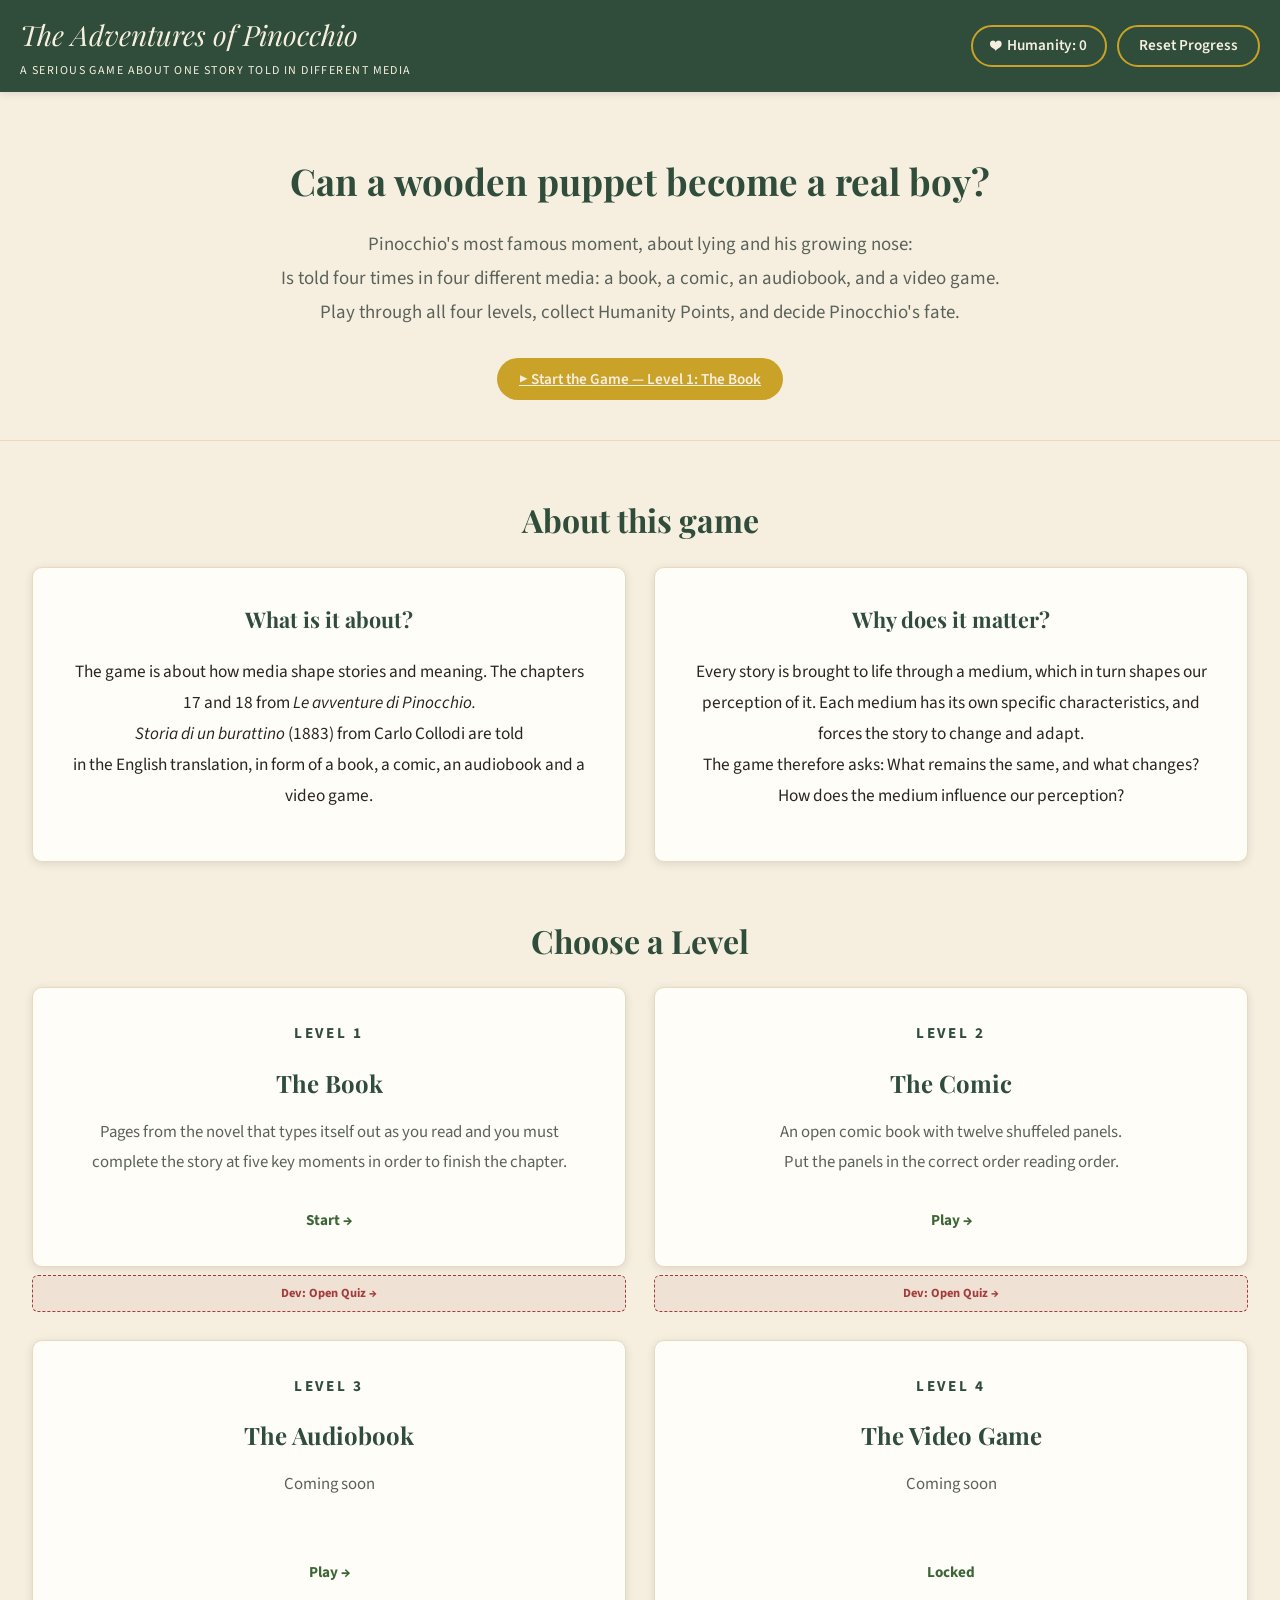
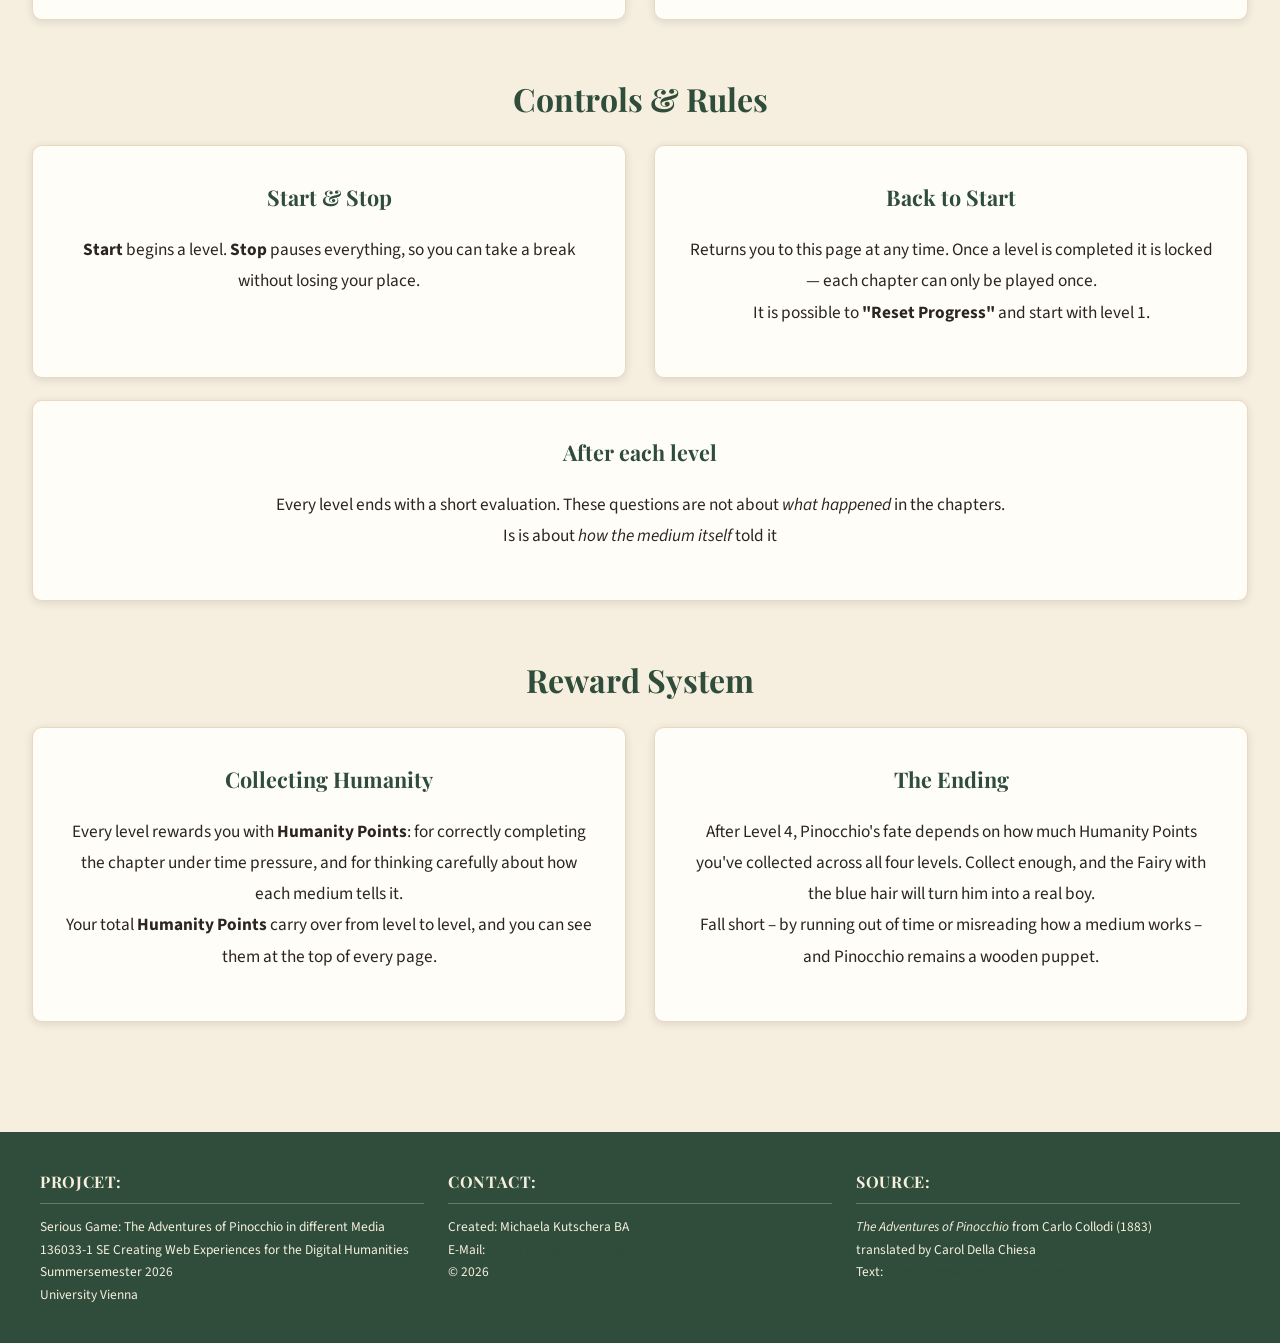
==== index.html @ a0f43fd1 "Creating Level 3 + audiofile." ====
<!DOCTYPE html>
<html lang="en">
<head>
  <meta charset="UTF-8" />
  <meta name="viewport" content="width=device-width, initial-scale=1.0" />
  <title>Pinocchio: One Story, Many Media</title>
  <link rel="preconnect" href="https://fonts.googleapis.com">
  <link href="https://fonts.googleapis.com/css2?family=Lora:ital,wght@0,400;0,600;1,400&family=Playfair+Display:ital,wght@0,700;1,700&family=Source+Sans+3:wght@400;600;700&display=swap" rel="stylesheet">
  <link rel="stylesheet" href="css/style.css" />
</head>
<body>

  <!-- ============ TOP BAR ============ -->
  <header class="top-bar">
    <p class="game-title">
      <em>The Adventures of Pinocchio</em>
      <small>A Serious Game about one Story told in different Media</small>
    </p>
    <div class="top-bar-controls">
      <span class="badge badge-gold"><span class="badge-icon">❤</span> <span id="humanityBadge">Humanity: 0</span></span>
      <button class="btn btn-danger" id="resetBtn" type="button">Reset Progress</button>
    </div>
  </header>

  <!-- ============ HERO ============ -->
  <section class="hero">
    <h1>Can a wooden puppet become a real boy?</h1>
    <p class="lead">
      Pinocchio's most famous moment, about lying and his growing nose: <br/>
      Is told four times in four different media: 
      a book, a comic, an audiobook, and a video game.<br/>
      Play through all four levels, collect Humanity Points, and decide Pinocchio's fate.
    </p>
    <div class="hero-actions">
      <a class="btn btn-primary" id="startGameBtn" href="html/level_1.html">▶ Start the Game — Level 1: The Book</a>
    </div>
  </section>

  <main class="page">

    <!-- ============ ABOUT ============ -->
    <section class="block">
      <h2>About this game</h2>
      <div class="two-col">
        <div class="card">
          <h3>What is it about?</h3>
          <p>
            The game is about how media shape stories and meaning.
            The chapters 17 and 18 from <em>Le avventure di Pinocchio.<br/>
            Storia di un burattino</em> (1883) from Carlo Collodi are told<br/>
            in the English translation, in form 
            of a book, a comic, an audiobook and a video game. 
          </p>
        </div>
        <div class="card">
          <h3>Why does it matter?</h3>
          <p>
            Every story is brought to life through a medium, which in turn shapes
            our perception of it. Each medium has its own specific characteristics,
            and forces the story to change and adapt.<br/>
            The game therefore asks: What remains the same, and what changes? How does the medium influence our perception? 
          </p>
        </div>
      </div>
    </section>

    <!-- ============ LEVEL OVERVIEW ============ -->
    <section class="block">
      <h2>Choose a Level</h2>
      <div class="level-grid level-grid-2x2" id="levelGrid">

        <div class="level-card-slot">
          <a class="level-card" id="levelCard1" href="html/level_1.html">
            <span class="level-tag">Level 1</span>
            <h3>The Book</h3>
            <p>Pages from the novel that types itself out as you read and you must<br/>
               complete the story at five key moments in order to finish the chapter.</p>
            <span class="level-status" id="levelStatus1">Start &rarr;</span>
          </a>
          <a class="dev-quiz-link hidden" id="devQuizLink1" href="html/level_1_quiz.html">Dev: Open Quiz &rarr;</a>
        </div>

        <div class="level-card-slot">
          <a class="level-card" id="levelCard2" href="html/level_2.html">
            <span class="level-tag">Level 2</span>
            <h3>The Comic</h3>
            <p>An open comic book with twelve shuffeled panels.<br/>
            Put the panels in the correct order reading order.</p>
            <span class="level-status" id="levelStatus2">Locked</span>
          </a>
          <a class="dev-quiz-link hidden" id="devQuizLink2" href="html/level_2_quiz.html">Dev: Open Quiz &rarr;</a>
        </div>

        <a class="level-card" id="levelCard3" href="html/level_3.html">
          <span class="level-tag">Level 3</span>
          <h3>The Audiobook</h3>
          <p>Coming soon</p>
          <span class="level-status" id="levelStatus3">Locked</span>
        </a>

        <a class="level-card" id="levelCard4" href="html/level_4.html">
          <span class="level-tag">Level 4</span>
          <h3>The Video Game</h3>
          <p>Coming soon</p>
          <span class="level-status" id="levelStatus4">Locked</span>
        </a>

      </div>
    </section>

    <!-- ============ CONTROLS ============ -->
    <section class="block">
      <h2>Controls &amp; Rules</h2>
      <div class="level-grid level-grid-2x2" id="levelGrid">
        <div class="card">
          <h3>Start &amp; Stop</h3>
          <p>
            <strong>Start</strong> begins a level.
            <strong>Stop</strong> pauses everything, so you can take a break without
            losing your place.
          </p>
        </div>
        <div class="card">
          <h3>Back to Start</h3>
          <p>
            Returns you to this page at any time. Once a level is completed it is
            locked &mdash; each chapter can only be played once.<br/>
            It is possible to <strong>"Reset Progress"</strong> and start with level 1.
          </p>
        </div>
      </div>
    </div>
      <div class="card card-full" style="margin-top: 22px;">
        <h3>After each level</h3>
        <p>
          Every level ends with a short evaluation. These questions
          are not about <em>what happened</em> in the chapters.<br/>
          Is is about <em>how the medium itself</em> told it</p>
      </div>
    </section>

    <!-- ============ HUMANITY/ENDING ============ -->
    <section class="block">
      <h2>Reward System</h2>
      <div class="two-col">
        <div class="card">
          <h3>Collecting Humanity</h3>
          <p>
            Every level rewards you with <strong>Humanity Points</strong>: for
            correctly completing the chapter under time pressure, and for thinking
            carefully about how each medium tells it.<br/>
            Your total <strong>Humanity Points</strong> carry over from level to level,
            and you can see them at the top of every page.
          </p>
        </div>
        <div class="card">
          <h3>The Ending</h3>
          <p>
            After Level 4, Pinocchio's fate depends on how much Humanity Points you've
            collected across all four levels. Collect enough, and the Fairy with the blue hair 
            will turn him into a real boy. <br/>
            Fall short – by running out  
            of time or misreading how a medium works
            – and Pinocchio remains a wooden puppet.
          </p>
        </div>
      </div>
    </section>
  </main>

  <!-- ============ FOOTER ============ -->
  <footer class="site-footer">
    <div class="footer-grid">
      <div class="footer-content">
        <h3>Projcet:</h3>
        <p>Serious Game: The Adventures of Pinocchio in different Media<br/>
        136033-1 SE Creating Web Experiences for the Digital Humanities<br/>
        Summersemester 2026<br/>
        University Vienna</p>
        </div>
        <div class="footer-content">
          <h3>Contact:</h3>
          <p> Created: Michaela Kutschera BA <br/>
              E-Mail: <a href="a11831654@unet.univie.ac.at">a11831654@unet.univie.ac.at</a><br>
              &copy; 2026</p>
        </div>
        <div class="footer-content">
          <h3>Source:</h3>
          <p><em>The Adventures of Pinocchio</em> from Carlo Collodi (1883)<br/>
            translated by Carol Della Chiesa <br/>  
            Text: <a href="https://www.gutenberg.org/files/500/500-h/500-h.htm#link2HCH0016">https://www.gutenberg.org/files/500/500-h/500-h.htm#link2HCH0016</a></p>
        </div>
      </div> 
    </div>
  </footer>

<!-- ============ JS. SCRIPT ============ -->
  <script src="js/script.js"></script>
  <script>
    renderHumanityBadge("humanityBadge");

    document.getElementById("resetBtn").addEventListener("click", () => {
      const ok = confirm("Reset all progress and Humanity points? This cannot be undone.");
      if (ok) {
        resetAllProgress();
        renderHumanityBadge("humanityBadge");
        updateLevelCards();
        updateHeroCTA();
      }
    });

    /* ---------------------------------------------------------
       Level lock/unlock state
       A level is:
       - "completed"  if its *Completed flag is true
       - "unlocked"   if it's not completed but the previous
                       level is completed.
       - "locked"     otherwise
       --------------------------------------------------------- */
    function updateLevelCards() {
      const completedFlags = [
        true, // Level 1 has no prerequisite -> always unlocked
        localStorage.getItem("pinocchio_level1Completed") === "true",
        localStorage.getItem("pinocchio_level2Completed") === "true",
        localStorage.getItem("pinocchio_level3Completed") === "true"
      ];
      const ownCompleted = [
        localStorage.getItem("pinocchio_level1Completed") === "true",
        localStorage.getItem("pinocchio_level2Completed") === "true",
        localStorage.getItem("pinocchio_level3Completed") === "true",
        localStorage.getItem("pinocchio_level4Completed") === "true"
      ];

      const BUILT_LEVELS = 3; // level 4 has no page yet, so dev mode can't unlock that one

      for (let i = 1; i <= 4; i++) {
        const card   = document.getElementById("levelCard" + i);
        const status = document.getElementById("levelStatus" + i);
        const prereqMet = completedFlags[i - 1] || (DEV_MODE && i <= BUILT_LEVELS);
        const isDone    = ownCompleted[i - 1];

        card.classList.remove("locked", "unlocked", "completed");

        if (isDone) {
          card.classList.add("completed");
          status.textContent = "Completed \u2713";
        } else if (prereqMet) {
          card.classList.add("unlocked");
          status.textContent = (i === 1 ? "Start" : "Play") + " \u2192";
        } else {
          card.classList.add("locked");
          status.textContent = "Locked";
          card.removeAttribute("href");
        }

        const devQuizLink = document.getElementById("devQuizLink" + i);
        if (devQuizLink) devQuizLink.classList.toggle("hidden", !DEV_MODE);
      }
    }

    /* ---------------------------------------------------------
       Dynamic hero call-to-action
       Points to the first level that is not yet completed
       (i.e. "continue where you left off"), or congratulates
       the player if all built levels are done.
       --------------------------------------------------------- */
    function updateHeroCTA() {
      const heroBtn = document.getElementById("startGameBtn");
      const levels = [
        { id: 1, completed: localStorage.getItem("pinocchio_level1Completed") === "true", href: "html/level_1.html", label: "Level 1: The Book" },
        { id: 2, completed: localStorage.getItem("pinocchio_level2Completed") === "true", href: "html/level_2.html", label: "Level 2: The Comic" },        
        { id: 3, completed: localStorage.getItem("pinocchio_level3.Completed") == "true", href: "html/level_3.html", label: "Level 3: The Audiobook" }
        /* Einfügen, wenn vorhanden!!!
        { id: 4, completed: localStorage.getItem("pinocchio_level4Completed") == "true", href:"html/level_4.html", label: "Level 4: The Video Game"}*/
      ];

      const next = levels.find(l => !l.completed);

      if (!next) {
        /* everything currently available has been completed */
        heroBtn.textContent = "\u25B6 Replay Level 1: The Book";
        heroBtn.href = "html/level_1.html";
        return;
      }

      const anyStarted = levels.some(l => l.completed);
      heroBtn.textContent = anyStarted
        ? `\u25B6 Continue \u2014 ${next.label}`
        : `\u25B6 Start the Game \u2014 ${next.label}`;
      heroBtn.href = next.href;
    }

    updateHeroCTA();
    updateLevelCards();
  </script>
</body>
</html>
---- css/style.css ----
/* =========================================================
   style.css
   Shared styles for the Pinocchio Serious Game
   (header, buttons, badges, layout, footer, index page sections)
   ========================================================= */

:root {
  /* -- Palette: forest green primary + gold accent. -- */
  --paper:            #f6efe0;   /* warm cream paper, neutral*/
  --paper-dark:       #ead9bd;
  --ink:              #2b2420;   /* warm near-black ink */
  --ink-soft:         #5b6259;   /* neutral taupe-green for secondary text */
  --forest:           #2f4d3a;   /* primary brand green (header, footer, headings, links) */
  --overlay-green:    #1f3d2b;   /* darker green scrim behind pause/finish/done overlays */
  --overlay-green-rgb: 31, 61, 43; /* same colour as --overlay-green, as r,g,b for rgba() use */
  --gold:             #c9a227;   /* buttons, badges, borders */
  --thread:           #2f4d3a;   /* small-caps label accent*/
  --success:          #3d6636;
  --error:            #a33d3d;

  /* -- Type -- */
  --font-display: 'Playfair Display', Georgia, serif;
  --font-body:    'Source Sans 3', 'Segoe UI', Arial, sans-serif;
  --font-book:    'Lora', Georgia, 'Times New Roman', serif;

  --radius: 10px;
  --shadow: 0 6px 18px rgba(44, 36, 32, 0.18);
  --shadow-soft: 0 2px 8px rgba(44, 36, 32, 0.12);

  /* -- Shared size for every header control (buttons, badge, speed pills) -- */
  --control-height: 42px;
}

* { box-sizing: border-box; }

html, body {
  margin: 0;
  padding: 0;
  font-family: var(--font-body);
  background: var(--paper);
  color: var(--ink);
  line-height: 1.8;
}

img { max-width: 100%; display: block; }

a { color: var(--forest); }

h1, h2, h3, h4 {
  font-family: var(--font-display);
  color: var(--forest);
  margin-top: 0;
}

/* =========================================================
   Header / top bar (used on every page)
   ========================================================= */

.top-bar {
  position: sticky;
  top: 0;
  z-index: 50;
  display: flex;
  align-items: center;
  justify-content: space-between;
  gap: 12px;
  flex-wrap: wrap;
  background: var(--forest);
  padding: 10px 20px;
  box-shadow: var(--shadow-soft);
}

.top-bar .game-title {
  font-family: var(--font-display);
  font-size: 1.75rem;
  color: var(--paper);
  margin: 0;
  white-space: nowrap;
}

.top-bar .game-title small {
  display: block;
  font-family: var(--font-body);
  font-size: 0.75rem;
  font-weight: 400;
  letter-spacing: 0.12em;
  text-transform: uppercase;
  color: var(--paper);
}

.top-bar-controls {
  display: flex;
  align-items: center;
  gap: 10px;
  flex-wrap: wrap;
}

/* =========================================================
   Buttons
   ========================================================= */

.btn {
  font-family: var(--font-body);
  font-size: 0.95rem;
  font-weight: 600;
  height: var(--control-height);
  padding: 0 20px;
  border-radius: 999px;
  border: 2px solid transparent;
  cursor: pointer;
  transition: transform 0.08s ease, background 0.15s ease, color 0.15s ease;
  display: inline-flex;
  align-items: center;
  justify-content: center;
  gap: 6px;
  line-height: 1;
  box-sizing: border-box;
}

.btn:active { transform: scale(0.97); }

.btn-primary {
  background: var(--gold);
  color: var(--paper);
}
.btn-primary:hover { background: #e0b34a; }

.btn-secondary {
  background: transparent;
  color: var(--paper);
  border-color: var(--paper);
}
.btn-secondary:hover { background: rgba(246, 239, 226, 0.15); }

.btn-light {
  background: var(--paper);
  color: var(--forest);
  border-color: var(--forest);
}
.btn-light:hover { background: var(--paper-dark); }

.btn-danger {
  background: transparent;
  color: var(--paper);
  border-color: var(--gold);
}
.btn-danger:hover { background: rgba(178, 59, 59, 0.1); }

.btn:disabled,
.btn[aria-disabled="true"] {
  opacity: 0.45;
  cursor: not-allowed;
  pointer-events: none;
}

/* =========================================================
   Status badges (Humanity Points)
   ========================================================= */

.badge {
  display: inline-flex;
  align-items: center;
  justify-content: center;
  gap: 6px;
  font-size: 0.95rem;
  font-weight: 600;
  height: var(--control-height);
  padding: 0 18px;
  border-radius: 999px;
  border: 2px solid transparent;
  white-space: nowrap;
  box-sizing: border-box;
}

.badge-gold {
  border-color: var(--gold);
  color: var(--paper);
}

.badge-icon { font-size: 1rem; }

/* =========================================================
   Overlays (shared across all levels & quizzes: start/pause/
   finish/done screens)
   ========================================================= */

.overlay {
  position: fixed; inset: 0;
  background: rgba(var(--overlay-green-rgb), .88);
  display: flex; align-items: center; justify-content: center;
  z-index: 200; padding: 24px; text-align: center;
}
.overlay.hidden { display: none; }
.overlay-box { max-width: 460px; color: var(--paper); }
.overlay-box h2 { color: var(--paper); font-size: 1.8rem; margin-bottom: 10px; }
.overlay-box p  { color: #dde8d8; margin-bottom: 22px; font-size: .97rem; }

/* =========================================================
   Page wrapper / generic sections
   ========================================================= */

.page {
  max-width: 1400px;
  margin: 0 auto;
  padding: 0 32px 60px;
  text-align: center;
}

/* Shared page wrapper for level screens that don't need a book/comic
   layout of their own (currently Level 3's audio stage) — keeps the
   same breathing room below the top bar and above the footer as
   .book-stage (level1.css) / .comic-stage (level2.css). */
.level-stage {
  max-width: 1400px;
  margin: 0 auto;
  padding: 28px 16px 80px;
}

.hero {
  text-align: center;
  padding: 56px 20px 40px;
  border-bottom: 1px solid var(--paper-dark);
  position: relative;
}

.hero .eyebrow {
  font-family: var(--font-body);
  letter-spacing: 0.22em;
  text-transform: uppercase;
  font-size: 0.78rem;
  color: var(--thread);
  font-weight: 700;
  margin-bottom: 10px;
}

.hero h1 {
  font-size: clamp(1.7rem, 3.2vw, 2.3rem);
  margin: 0 0 14px;
}

.hero p.lead {
  max-width: 760px;
  margin: 0 auto 28px;
  font-size: 1.18rem;
  color: var(--ink-soft);
}

.hero-actions {
  display: flex;
  justify-content: center;
  gap: 14px;
  flex-wrap: wrap;
}

section.block {
  margin: 50px 0;
}

section.block h2 {
  font-size: clamp(1.5rem, 3vw, 2rem);
  margin-bottom: 18px;
  color: var(--forest);
}

.two-col {
  display: grid;
  grid-template-columns: repeat(auto-fit, minmax(340px, 1fr));
  gap: 28px;
}

.card-full {
  width: 100%;
}

.card {
  background: #fffdf8;
  border: 1px solid var(--paper-dark);
  border-radius: var(--radius);
  padding: 32px;
  box-shadow: var(--shadow-soft);
  font-size: 1.08rem;
}

.card h3 {
  font-size: 1.35rem;
  margin-bottom: 10px;
}

/* =========================================================
   Level grid (index page)
   ========================================================= */

.level-grid {
  display: grid;
  grid-template-columns: repeat(auto-fit, minmax(280px, 1fr));
  gap: 28px;
}

/* 2 rows for the 4 level cards, */
.level-grid-2x2 {
  grid-template-columns: repeat(2, 1fr);
}

@media (max-width: 560px) {
  .level-grid-2x2 {
    grid-template-columns: 1fr;
  }
}

/* ---------------------------------------------------------
   Dev-mode "jump straight to the quiz" link, shown under a
   level card only while DEV_MODE is true in script.js.
   --------------------------------------------------------- */
.level-card-slot {
  display: flex;
  flex-direction: column;
}

.dev-quiz-link {
  margin-top: 8px;
  padding: 6px 10px;
  border: 1px dashed var(--error);
  border-radius: 6px;
  background: rgba(163, 61, 61, 0.08);
  color: var(--error);
  font-size: 0.78rem;
  font-weight: 700;
  text-align: center;
  text-decoration: none;
}
.dev-quiz-link:hover { background: rgba(163, 61, 61, 0.16); }
.dev-quiz-link.hidden { display: none; }

.level-card {
  position: relative;
  border-radius: var(--radius);
  padding: 32px;
  background: #fffdf8;
  border: 1px solid var(--paper-dark);
  box-shadow: var(--shadow-soft);
  display: flex;
  flex-direction: column;
  gap: 12px;
  min-height: 280px;
  transition: transform 0.15s ease, box-shadow 0.15s ease;
  text-decoration: none;
  color: inherit;
  cursor: pointer;
}

.level-card p {
  font-size: 1.05rem;
  color: var(--ink-soft);
  margin: 0;
  flex-grow: 1;
}

.level-card .level-tag {
  font-size: 0.95rem;
  font-weight: 700;
  letter-spacing: 0.18em;
  text-transform: uppercase;
  color: var(--thread);
}

.level-card h3 {
  font-size: 1.5rem;
  margin: 2px 0 0;
}

.level-card .level-status {
  margin-top: auto;
  font-size: 0.95rem;
  font-weight: 700;
  color: var(--success);
}

/* =========================================================
   Footer
   ========================================================= */
.site-footer {
  background: var(--forest);
  color: var(--paper);
  padding: 36px 40px;
  margin-top: auto;
  box-sizing: border-box;
}
 
.site-footer .footer-grid {
  display: flex;
  flex-wrap: wrap;
  justify-content: space-between;
  gap: 1.5rem;
  max-width: 1200px;
  margin: 0 auto;
}

.site-footer .footer-content {
  flex: 1 1 30%;
  min-width: 200px;
}
 
.site-footer h3 {
  font-family: var(--font-display);
  font-size: 1rem;
  color: var(--paper);
  margin: 0 0 12px;
  letter-spacing: 0.04em;
  text-transform: uppercase;
  border-bottom: 1px solid rgba(255,255,255,0.25);
  padding-bottom: 6px;
}
 
.site-footer p,
.site-footer a {
  font-size: 0.84rem;
  color: --pa;
  line-height: 1.7;
  margin: 0;
}
 
.site-footer a:hover {
  color: #fff;
  text-decoration: underline;
}
 
@media (max-width: 600px) {
  .site-footer .footer-grid {
    flex-direction: column;
    gap: 24px;
  }
  .site-footer .footer-content {
    flex: 1 1 100%;
  }
  .site-footer {
    padding: 28px 20px;
  }
}

/* =========================================================
   Decision boxes — inline choice UI shared by levels that ask
   the player to pick between a few options (e.g. Level 1's
   sentence blanks, Level 3's word checkpoints)
   ========================================================= */
.blank-block {
  margin: 14px 0;
}

.blank-result {
  border-radius: 4px;
  padding: 8px 10px;
  font-style: italic;
}
.blank-result.correct   { background: rgba(79,121,66,.16);  color: #2f4a28; }
.blank-result.incorrect { background: rgba(163,61,61,.13); color: #6e2a2a; }

.decision-box {
  background: #f5f0e4;
  border: 1px solid #ddd5b8;
  border-left: 4px solid var(--gold);
  border-radius: 6px;
  padding: 14px 16px;
  font-family: var(--font-body);
}

.decision-header {
  display: flex;
  align-items: baseline;
  justify-content: space-between;
  gap: 10px;
  margin-bottom: 8px;
  flex-wrap: wrap;
}

.decision-header h3 {
  font-family: var(--font-display);
  font-size: 0.95rem;
  color: var(--forest);
  margin: 0;
}

.decision-time {
  font-weight: 700;
  color: var(--gold);
  font-size: 0.92rem;
  white-space: nowrap;
}

.countdown-bar {
  height: 5px;
  background: #e2dcc8;
  border-radius: 3px;
  overflow: hidden;
  margin-bottom: 12px;
}
.countdown-fill {
  height: 100%;
  width: 100%;
  background: var(--gold);
  transition: width 1s linear, background-color .3s;
}
.countdown-fill.low { background: #c0392b; }

.decision-options {
  display: flex;
  flex-direction: column;
  gap: 8px;
}

.decision-btn {
  text-align: left;
  font-family: var(--font-book);
  font-size: 0.92rem;
  line-height: 1.45;
  border-radius: 6px;
  padding: 10px 12px;
  cursor: pointer;
  background: transparent;
  color: var(--ink);
  border: 1.5px solid #ccc3a8;
  transition: border-color .12s, background .12s;
}

.decision-btn:hover:not(:disabled) {
  border-color: var(--gold);
  background: rgba(201,162,39,.07);
}

.decision-btn.chosen-correct   { border-color: #4f7942 !important; background: rgba(79,121,66,.16) !important; font-weight: 600; }
.decision-btn.chosen-incorrect { border-color: #c0392b !important; background: rgba(192,57,43,.10) !important; }
.decision-btn:disabled { cursor: default; }

/* =========================================================
   Reduced motion
   ========================================================= */

@media (prefers-reduced-motion: reduce) {
  * { transition: none !important; animation: none !important; }
}

/* =========================================================
   Responsive tweaks
   ========================================================= */

@media (max-width: 600px) {
  .hero { padding: 40px 16px 30px; }
  .top-bar { padding: 8px 12px; }
  .top-bar .game-title { font-size: 1.05rem; }
}
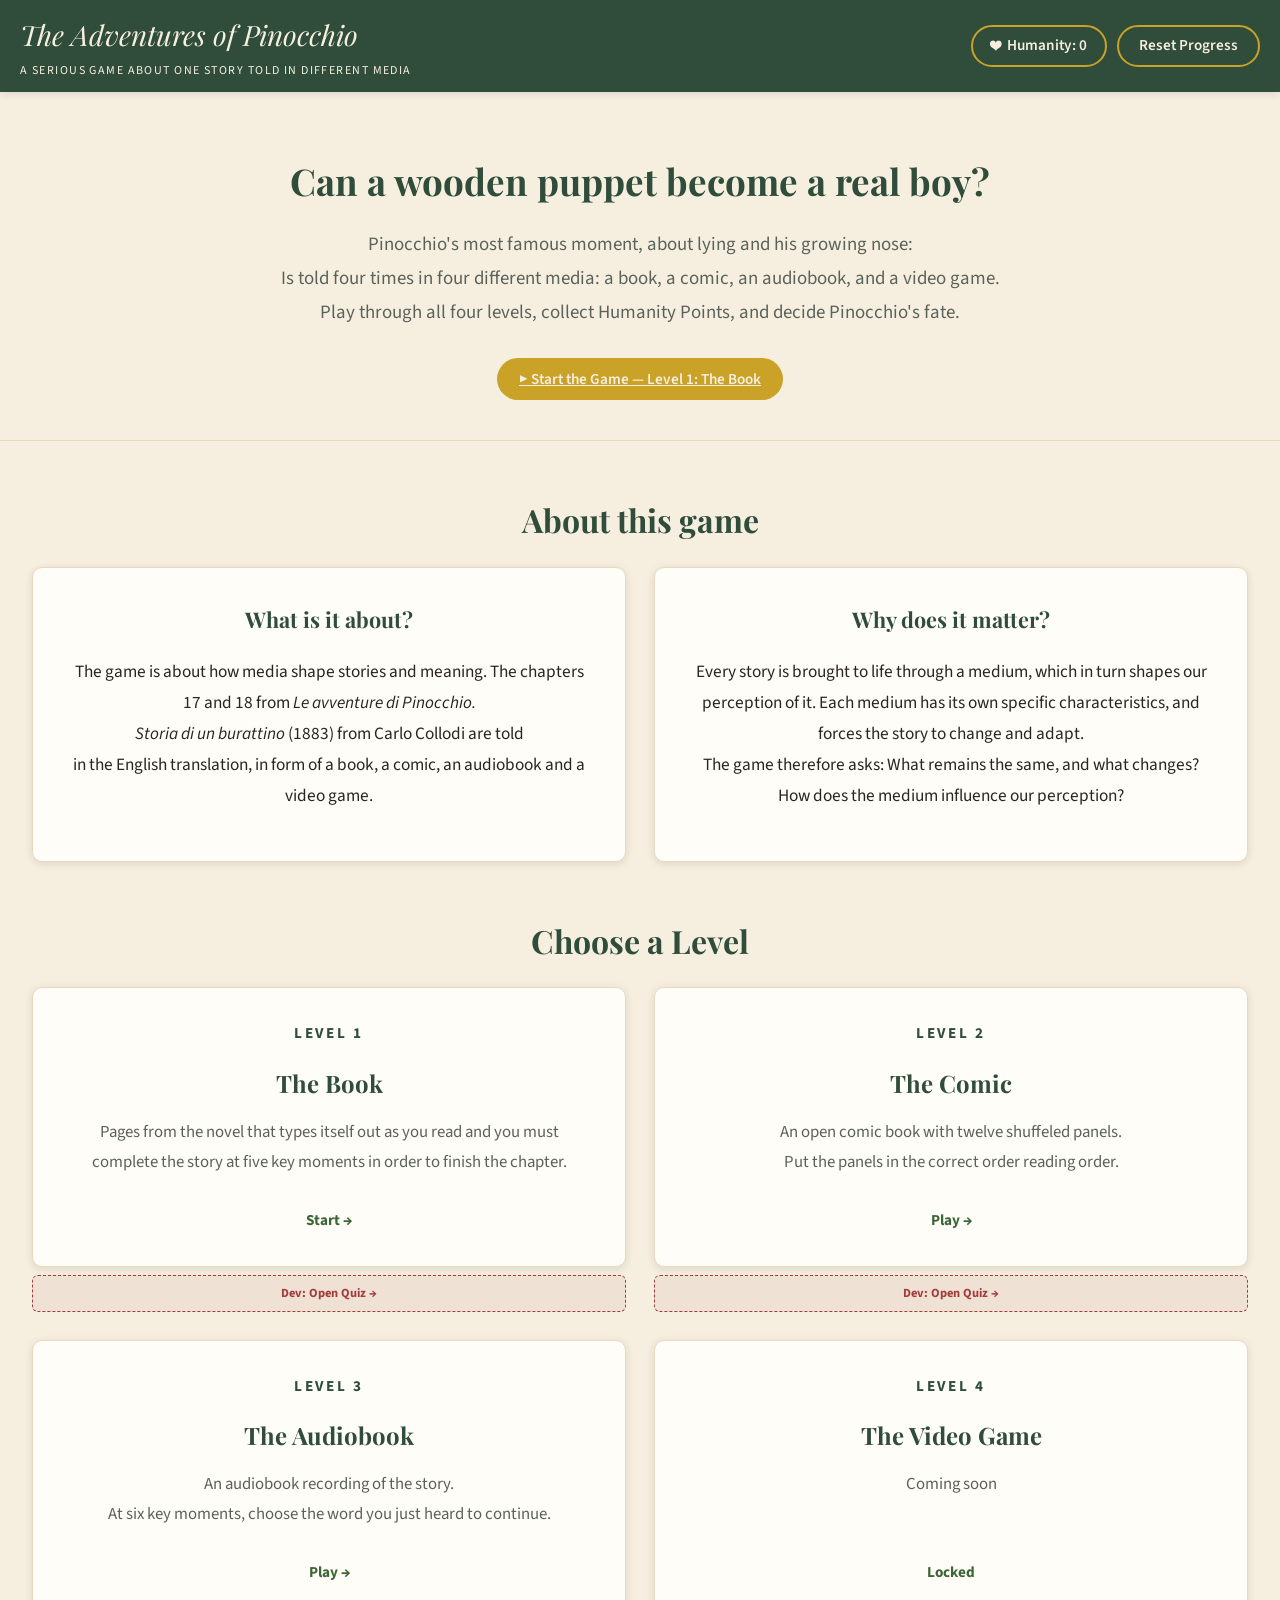
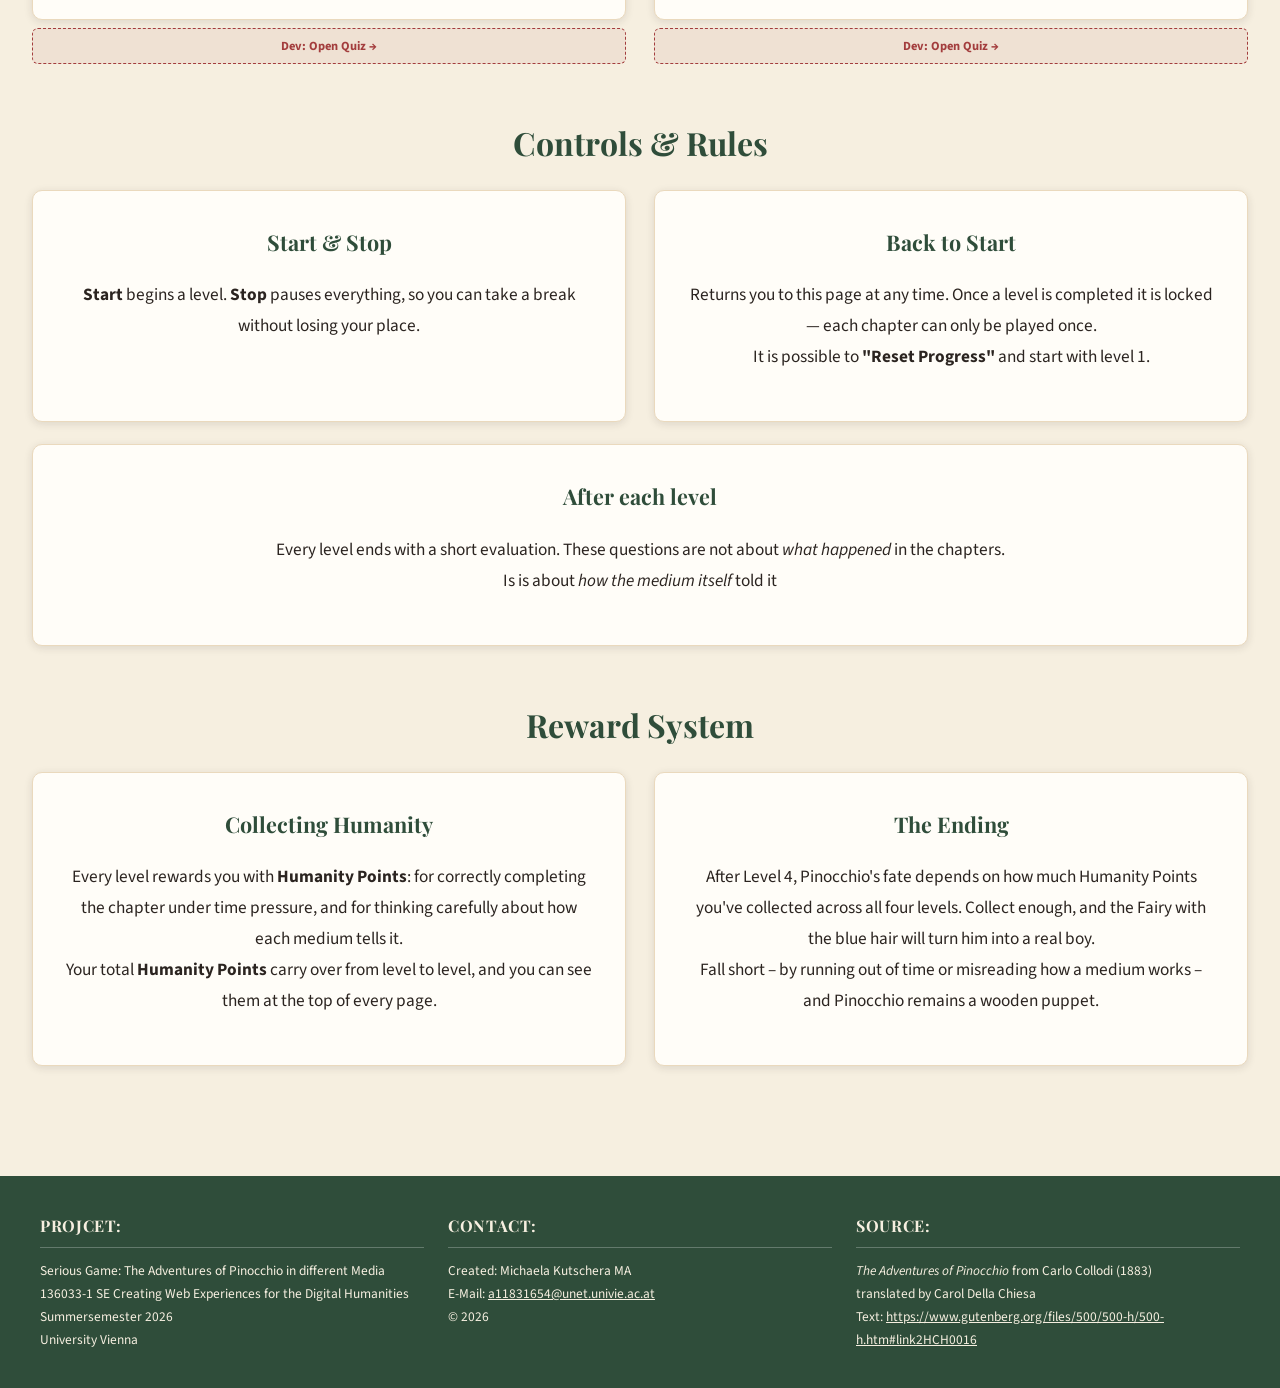
==== commit b38cdd71: "Creating quiz3.js; change level_3.html, and add the text for level 3 on the index.html." ====
--- a/index.html
+++ b/index.html
@@ -77,7 +77,7 @@
                complete the story at five key moments in order to finish the chapter.</p>
             <span class="level-status" id="levelStatus1">Start &rarr;</span>
           </a>
-          <a class="dev-quiz-link hidden" id="devQuizLink1" href="html/level_1_quiz.html">Dev: Open Quiz &rarr;</a>
+          <a class="dev-quiz-link hidden" id="devQuizLink1" href="html/level1_quiz.html">Dev: Open Quiz &rarr;</a>
         </div>
 
         <div class="level-card-slot">
@@ -88,23 +88,30 @@
             Put the panels in the correct order reading order.</p>
             <span class="level-status" id="levelStatus2">Locked</span>
           </a>
-          <a class="dev-quiz-link hidden" id="devQuizLink2" href="html/level_2_quiz.html">Dev: Open Quiz &rarr;</a>
-        </div>
-
-        <a class="level-card" id="levelCard3" href="html/level_3.html">
-          <span class="level-tag">Level 3</span>
-          <h3>The Audiobook</h3>
-          <p>Coming soon</p>
-          <span class="level-status" id="levelStatus3">Locked</span>
-        </a>
-
-        <a class="level-card" id="levelCard4" href="html/level_4.html">
-          <span class="level-tag">Level 4</span>
-          <h3>The Video Game</h3>
-          <p>Coming soon</p>
-          <span class="level-status" id="levelStatus4">Locked</span>
-        </a>
-
+          <a class="dev-quiz-link hidden" id="devQuizLink2" href="html/level2_quiz.html">Dev: Open Quiz &rarr;</a>
+        </div>
+
+        <div class="level-card-slot">
+          <a class="level-card" id="levelCard3" href="html/level_3.html">
+            <span class="level-tag">Level 3</span>
+            <h3>The Audiobook</h3>
+            <p>An audiobook recording of the story.<br/>
+            At six key moments, choose the word you just heard to continue.
+            </p>
+            <span class="level-status" id="levelStatus3">Locked</span>
+          </a>
+          <a class="dev-quiz-link hidden" id="devQuizLink3" href="html/level3_quiz.html">Dev: Open Quiz &rarr;</a>
+        </div>
+
+        <div class="level-card-slot">
+          <a class="level-card" id="levelCard4" href="html/level_4.html">
+            <span class="level-tag">Level 4</span>
+            <h3>The Video Game</h3>
+            <p>Coming soon</p>
+            <span class="level-status" id="levelStatus4">Locked</span>
+          </a>
+          <a class="dev-quiz-link hidden" id="devQuizLink4" href="html/level4_quiz.html">Dev: Open Quiz &rarr;</a>
+        </div>
       </div>
     </section>
 
@@ -180,7 +187,7 @@
         </div>
         <div class="footer-content">
           <h3>Contact:</h3>
-          <p> Created: Michaela Kutschera BA <br/>
+          <p> Created: Michaela Kutschera MA<br/>
               E-Mail: <a href="a11831654@unet.univie.ac.at">a11831654@unet.univie.ac.at</a><br>
               &copy; 2026</p>
         </div>
--- a/css/style.css
+++ b/css/style.css
@@ -206,10 +206,7 @@
   text-align: center;
 }
 
-/* Shared page wrapper for level screens that don't need a book/comic
-   layout of their own (currently Level 3's audio stage) — keeps the
-   same breathing room below the top bar and above the footer as
-   .book-stage (level1.css) / .comic-stage (level2.css). */
+/* Shared page wrapper for level screens that don't need a book/comic layout of their own */
 .level-stage {
   max-width: 1400px;
   margin: 0 auto;
@@ -414,7 +411,7 @@
 .site-footer p,
 .site-footer a {
   font-size: 0.84rem;
-  color: --pa;
+  color: var(--paper);
   line-height: 1.7;
   margin: 0;
 }
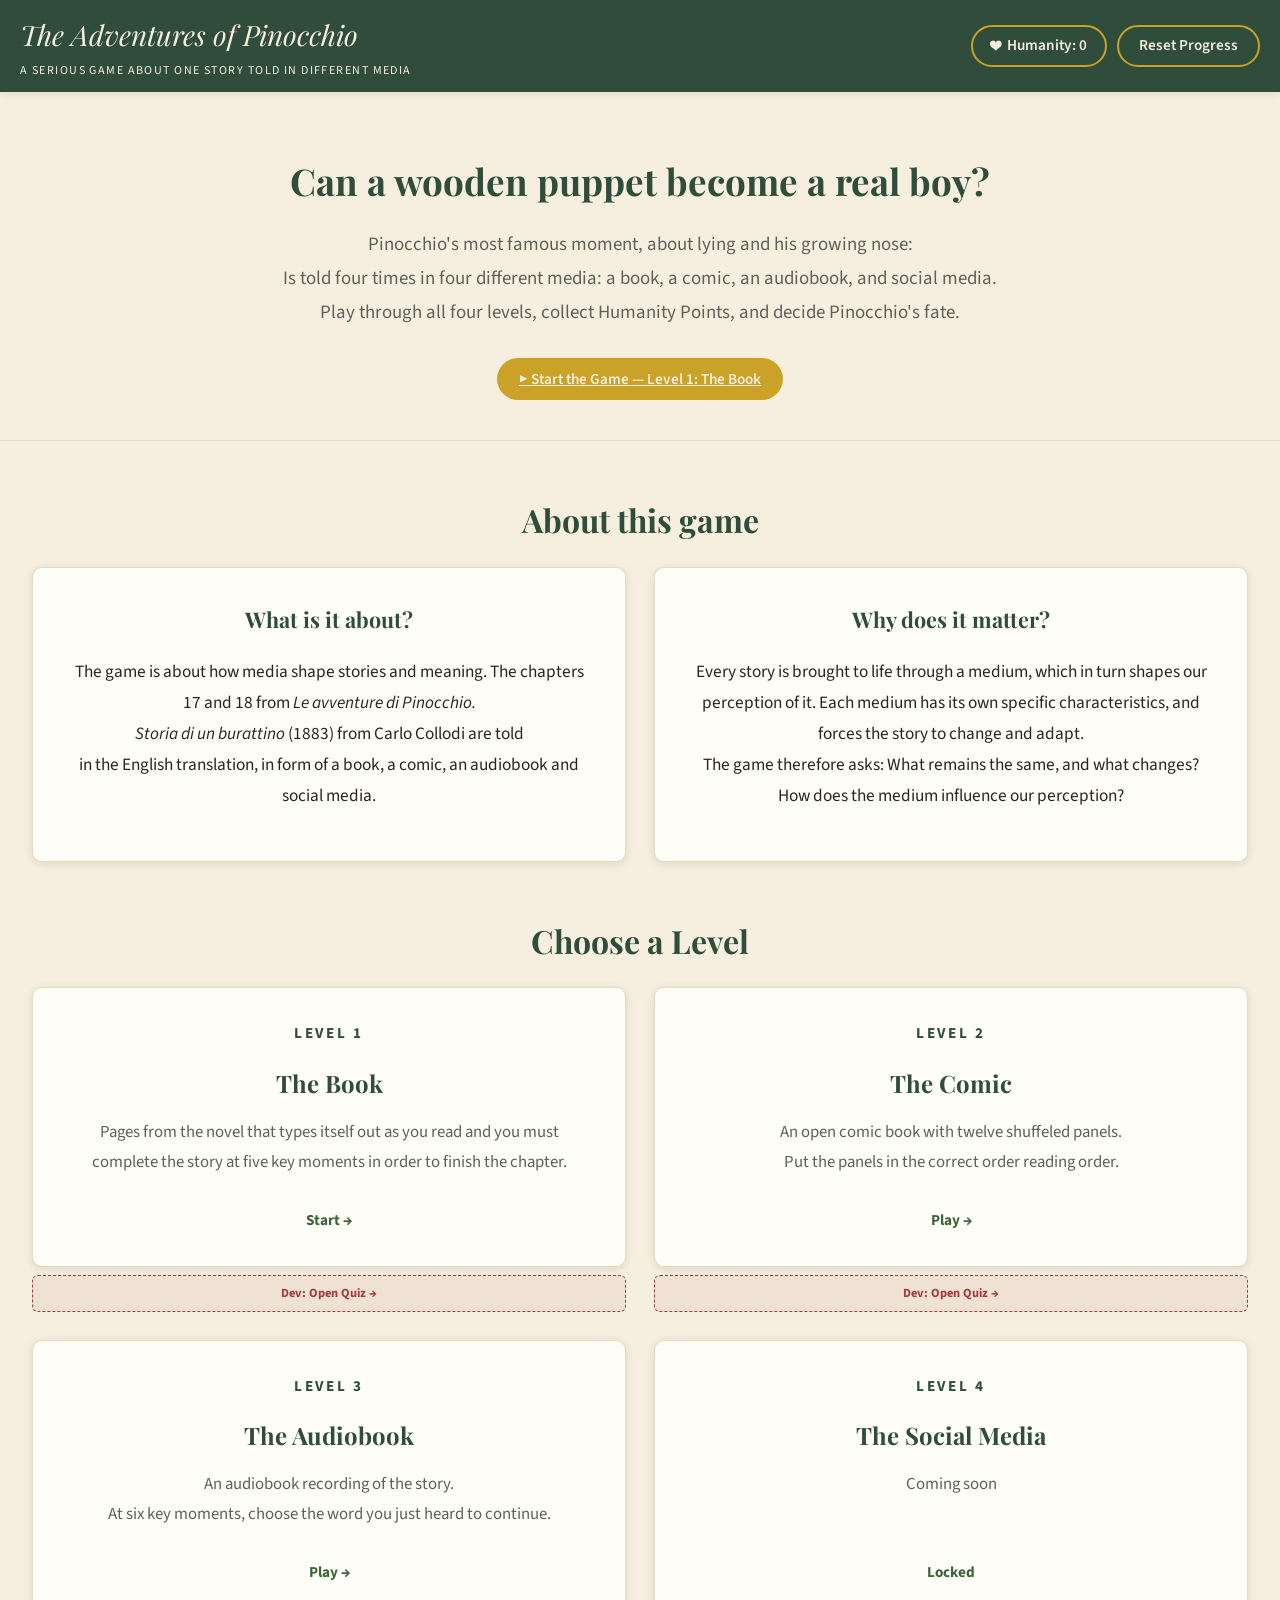
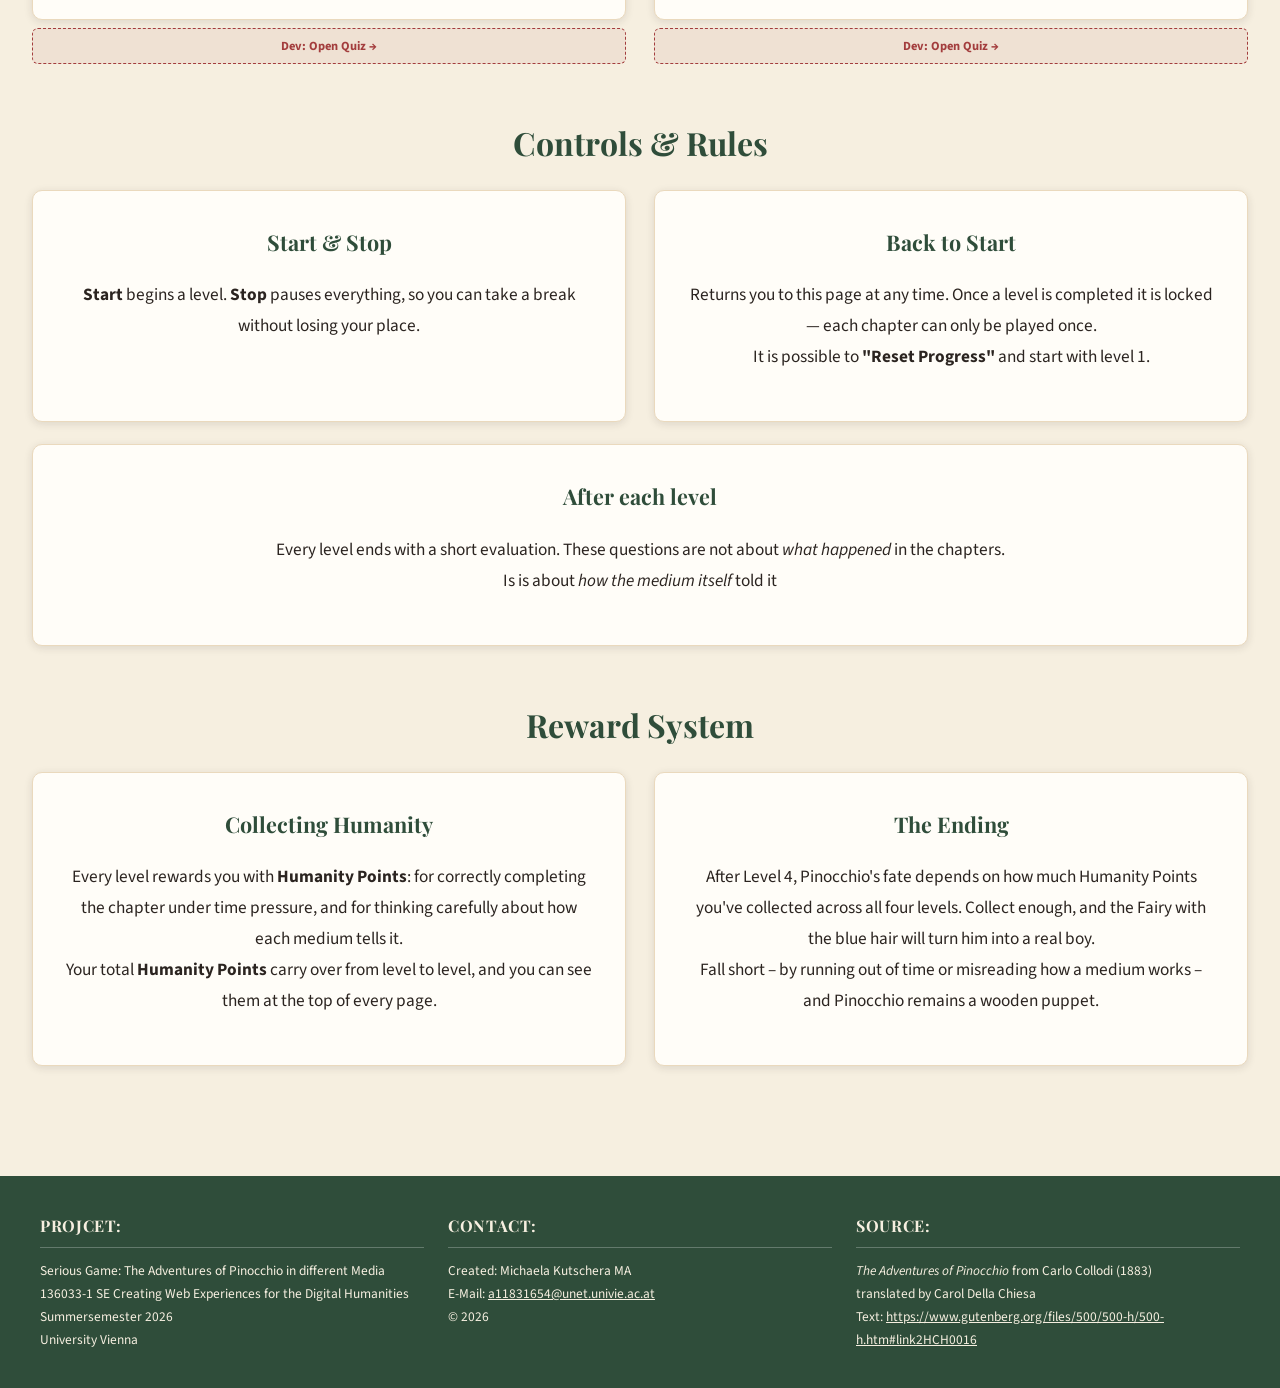
==== commit 4c1c9f31: "Repost/Likes calculating updated." ====
--- a/index.html
+++ b/index.html
@@ -28,7 +28,7 @@
     <p class="lead">
       Pinocchio's most famous moment, about lying and his growing nose: <br/>
       Is told four times in four different media: 
-      a book, a comic, an audiobook, and a video game.<br/>
+      a book, a comic, an audiobook, and social media.<br/>
       Play through all four levels, collect Humanity Points, and decide Pinocchio's fate.
     </p>
     <div class="hero-actions">
@@ -49,7 +49,7 @@
             The chapters 17 and 18 from <em>Le avventure di Pinocchio.<br/>
             Storia di un burattino</em> (1883) from Carlo Collodi are told<br/>
             in the English translation, in form 
-            of a book, a comic, an audiobook and a video game. 
+            of a book, a comic, an audiobook and social media. 
           </p>
         </div>
         <div class="card">
@@ -106,7 +106,7 @@
         <div class="level-card-slot">
           <a class="level-card" id="levelCard4" href="html/level_4.html">
             <span class="level-tag">Level 4</span>
-            <h3>The Video Game</h3>
+            <h3>The Social Media</h3>
             <p>Coming soon</p>
             <span class="level-status" id="levelStatus4">Locked</span>
           </a>
@@ -276,9 +276,8 @@
       const levels = [
         { id: 1, completed: localStorage.getItem("pinocchio_level1Completed") === "true", href: "html/level_1.html", label: "Level 1: The Book" },
         { id: 2, completed: localStorage.getItem("pinocchio_level2Completed") === "true", href: "html/level_2.html", label: "Level 2: The Comic" },        
-        { id: 3, completed: localStorage.getItem("pinocchio_level3.Completed") == "true", href: "html/level_3.html", label: "Level 3: The Audiobook" }
-        /* Einfügen, wenn vorhanden!!!
-        { id: 4, completed: localStorage.getItem("pinocchio_level4Completed") == "true", href:"html/level_4.html", label: "Level 4: The Video Game"}*/
+        { id: 3, completed: localStorage.getItem("pinocchio_level3.Completed") == "true", href: "html/level_3.html", label: "Level 3: The Audiobook" },
+        { id: 4, completed: localStorage.getItem("pinocchio_level4Completed") == "true", href:"html/level_4.html", label: "Level 4: Soical Media"}
       ];
 
       const next = levels.find(l => !l.completed);
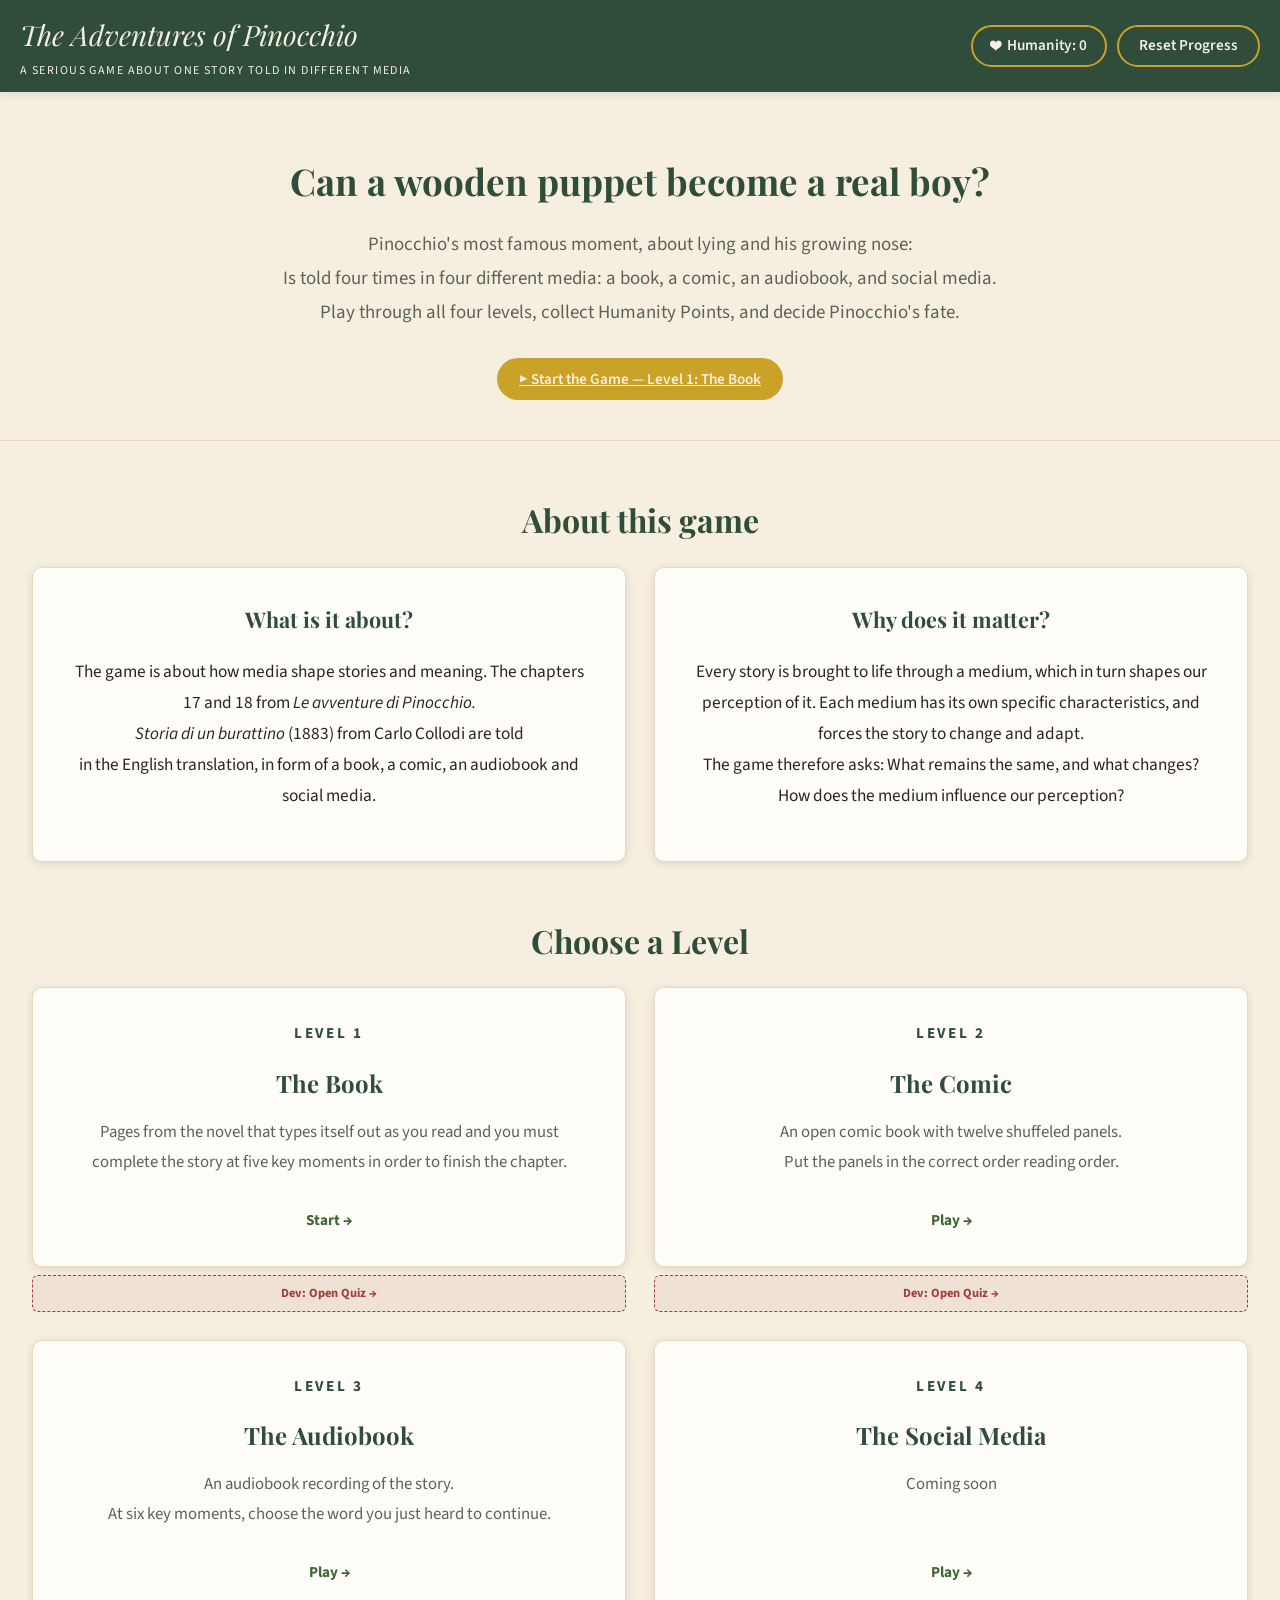
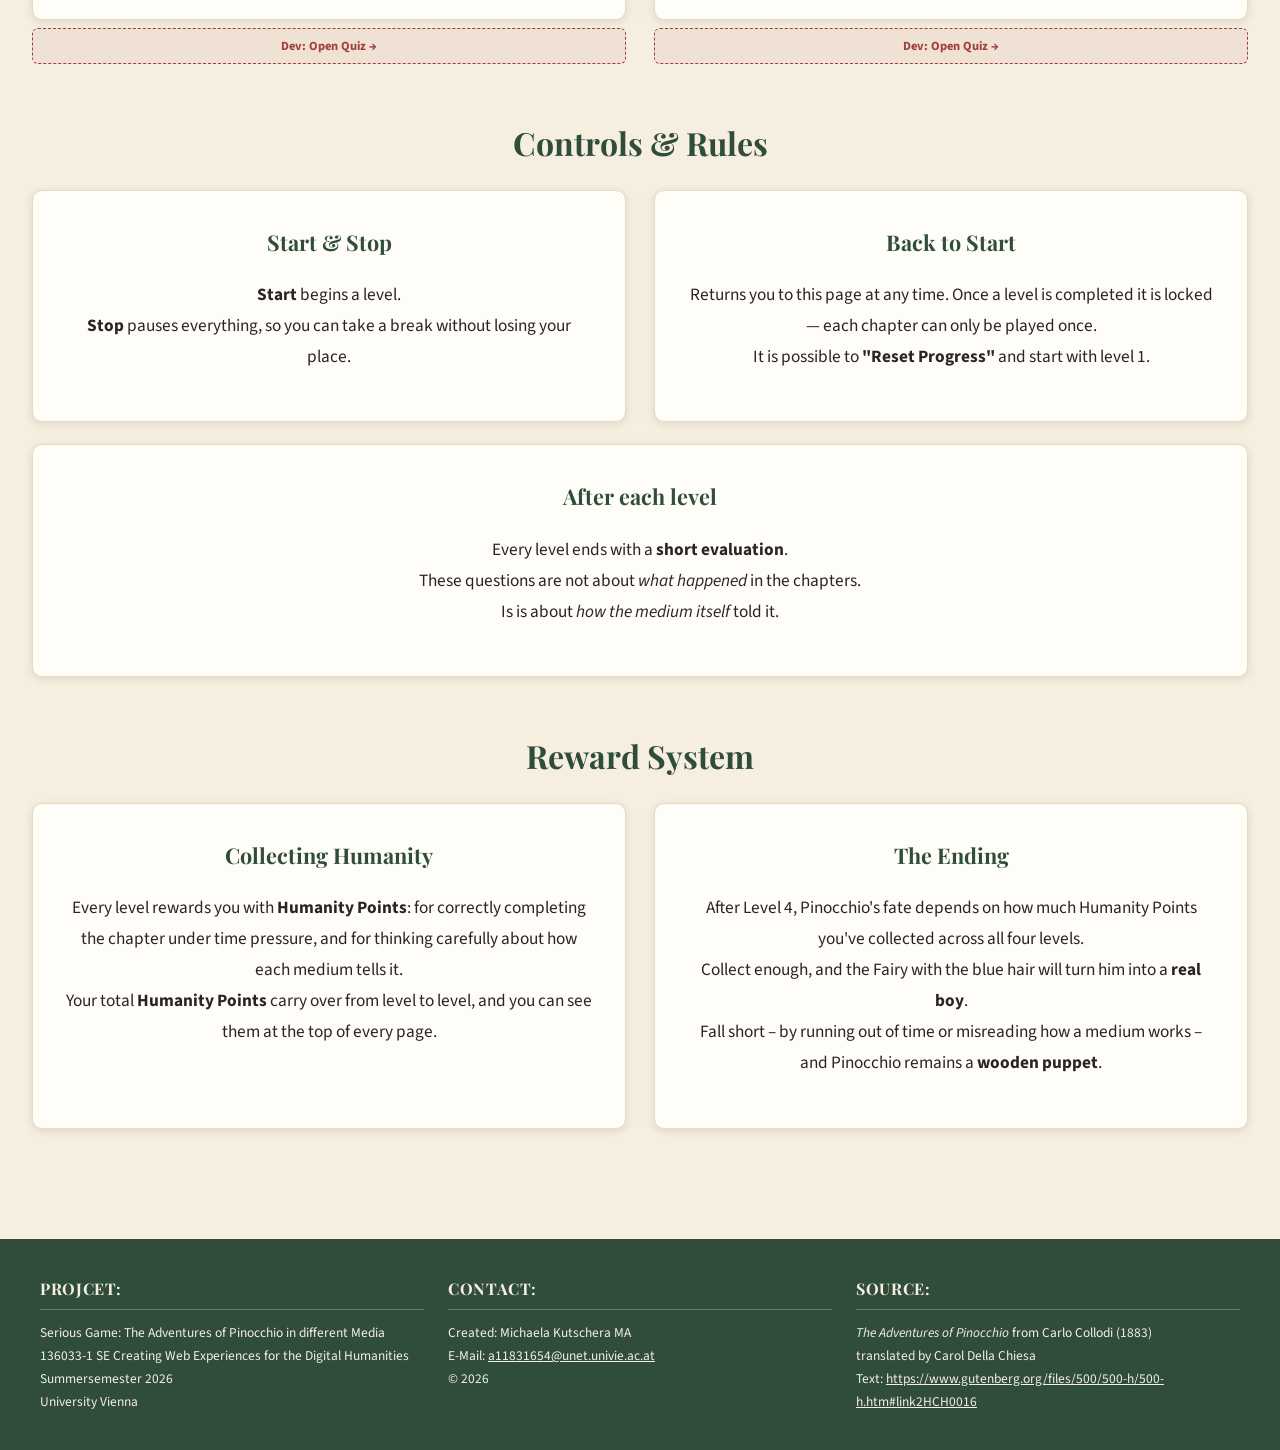
==== commit 1b48b995: "Chaning spelling mistakes and paths" ====
--- a/index.html
+++ b/index.html
@@ -122,7 +122,7 @@
         <div class="card">
           <h3>Start &amp; Stop</h3>
           <p>
-            <strong>Start</strong> begins a level.
+            <strong>Start</strong> begins a level.</br>
             <strong>Stop</strong> pauses everything, so you can take a break without
             losing your place.
           </p>
@@ -140,9 +140,9 @@
       <div class="card card-full" style="margin-top: 22px;">
         <h3>After each level</h3>
         <p>
-          Every level ends with a short evaluation. These questions
-          are not about <em>what happened</em> in the chapters.<br/>
-          Is is about <em>how the medium itself</em> told it</p>
+          Every level ends with a <strong>short evaluation</strong>. <br/>
+          These questions are not about <em>what happened</em> in the chapters.<br/>
+          Is is about <em>how the medium itself</em> told it.</p>
       </div>
     </section>
 
@@ -163,12 +163,13 @@
         <div class="card">
           <h3>The Ending</h3>
           <p>
-            After Level 4, Pinocchio's fate depends on how much Humanity Points you've
-            collected across all four levels. Collect enough, and the Fairy with the blue hair 
-            will turn him into a real boy. <br/>
+            After Level 4, Pinocchio's fate depends on how much Humanity Points</br>
+            you've collected across all four levels. </br>
+            Collect enough, and the Fairy with the blue hair 
+            will turn him into a <strong>real boy</strong>. <br/>
             Fall short – by running out  
             of time or misreading how a medium works
-            – and Pinocchio remains a wooden puppet.
+            – and Pinocchio remains a <strong>wooden puppet</strong>.
           </p>
         </div>
       </div>
@@ -238,7 +239,7 @@
         localStorage.getItem("pinocchio_level4Completed") === "true"
       ];
 
-      const BUILT_LEVELS = 3; // level 4 has no page yet, so dev mode can't unlock that one
+      const BUILT_LEVELS = 4;
 
       for (let i = 1; i <= 4; i++) {
         const card   = document.getElementById("levelCard" + i);
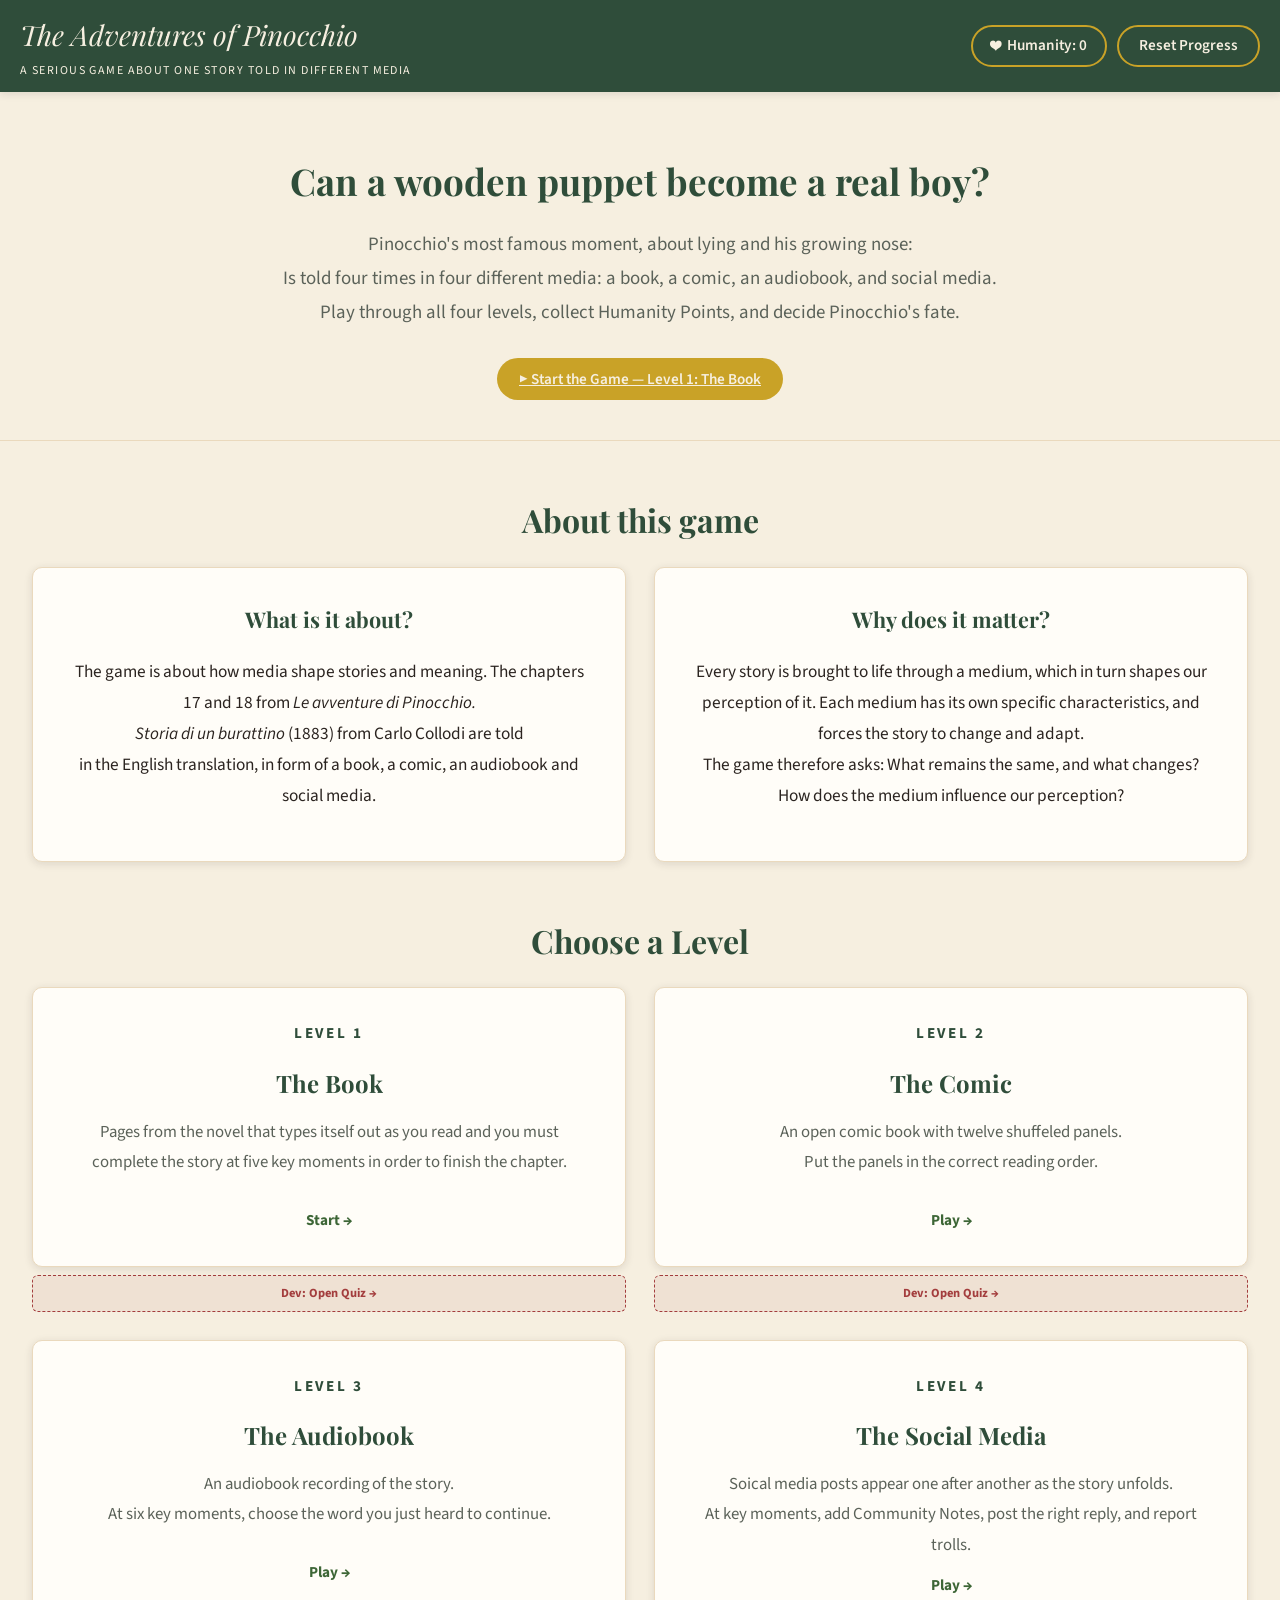
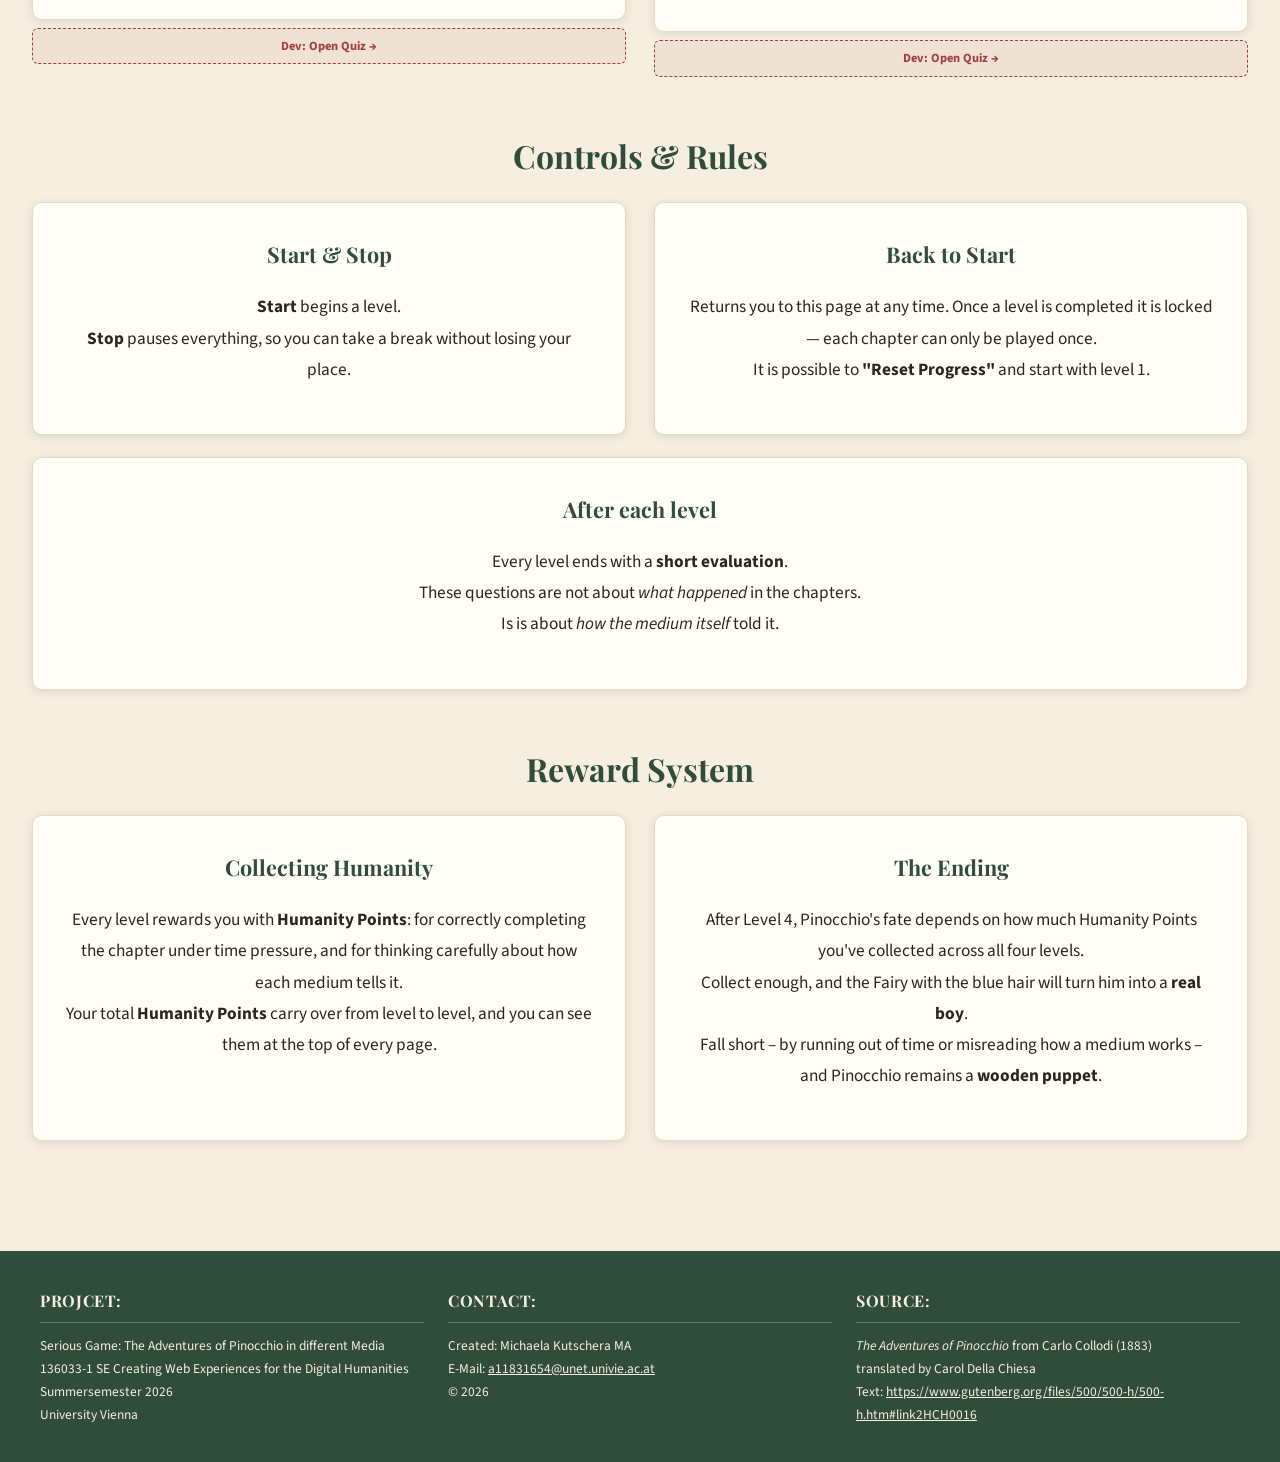
==== commit 968c9b4d: "Upload: profil images andadd the paths." ====
--- a/index.html
+++ b/index.html
@@ -85,7 +85,7 @@
             <span class="level-tag">Level 2</span>
             <h3>The Comic</h3>
             <p>An open comic book with twelve shuffeled panels.<br/>
-            Put the panels in the correct order reading order.</p>
+            Put the panels in the correct reading order.</p>
             <span class="level-status" id="levelStatus2">Locked</span>
           </a>
           <a class="dev-quiz-link hidden" id="devQuizLink2" href="html/level2_quiz.html">Dev: Open Quiz &rarr;</a>
@@ -107,7 +107,8 @@
           <a class="level-card" id="levelCard4" href="html/level_4.html">
             <span class="level-tag">Level 4</span>
             <h3>The Social Media</h3>
-            <p>Coming soon</p>
+            <p>Soical media posts appear one after another as the story unfolds.<br/>
+            At key moments, add Community Notes, post the right reply, and report trolls.</p>
             <span class="level-status" id="levelStatus4">Locked</span>
           </a>
           <a class="dev-quiz-link hidden" id="devQuizLink4" href="html/level4_quiz.html">Dev: Open Quiz &rarr;</a>
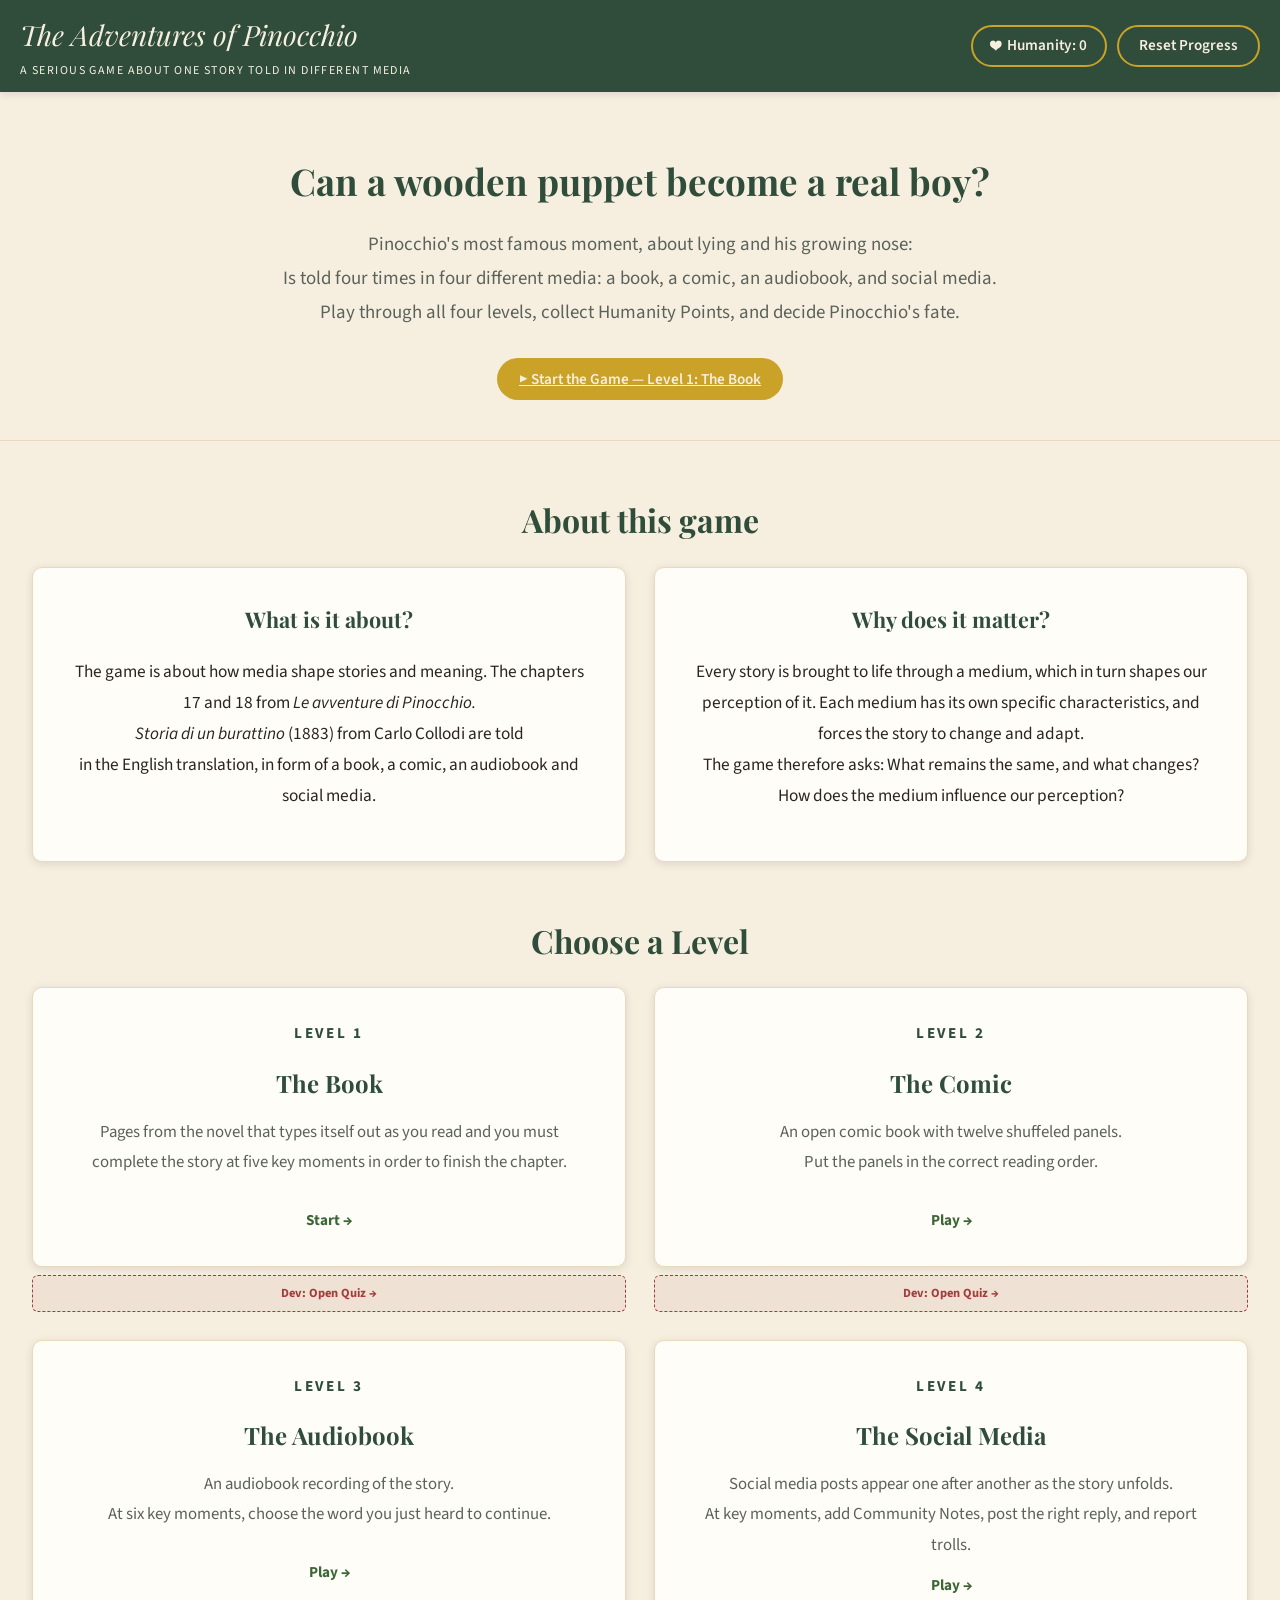
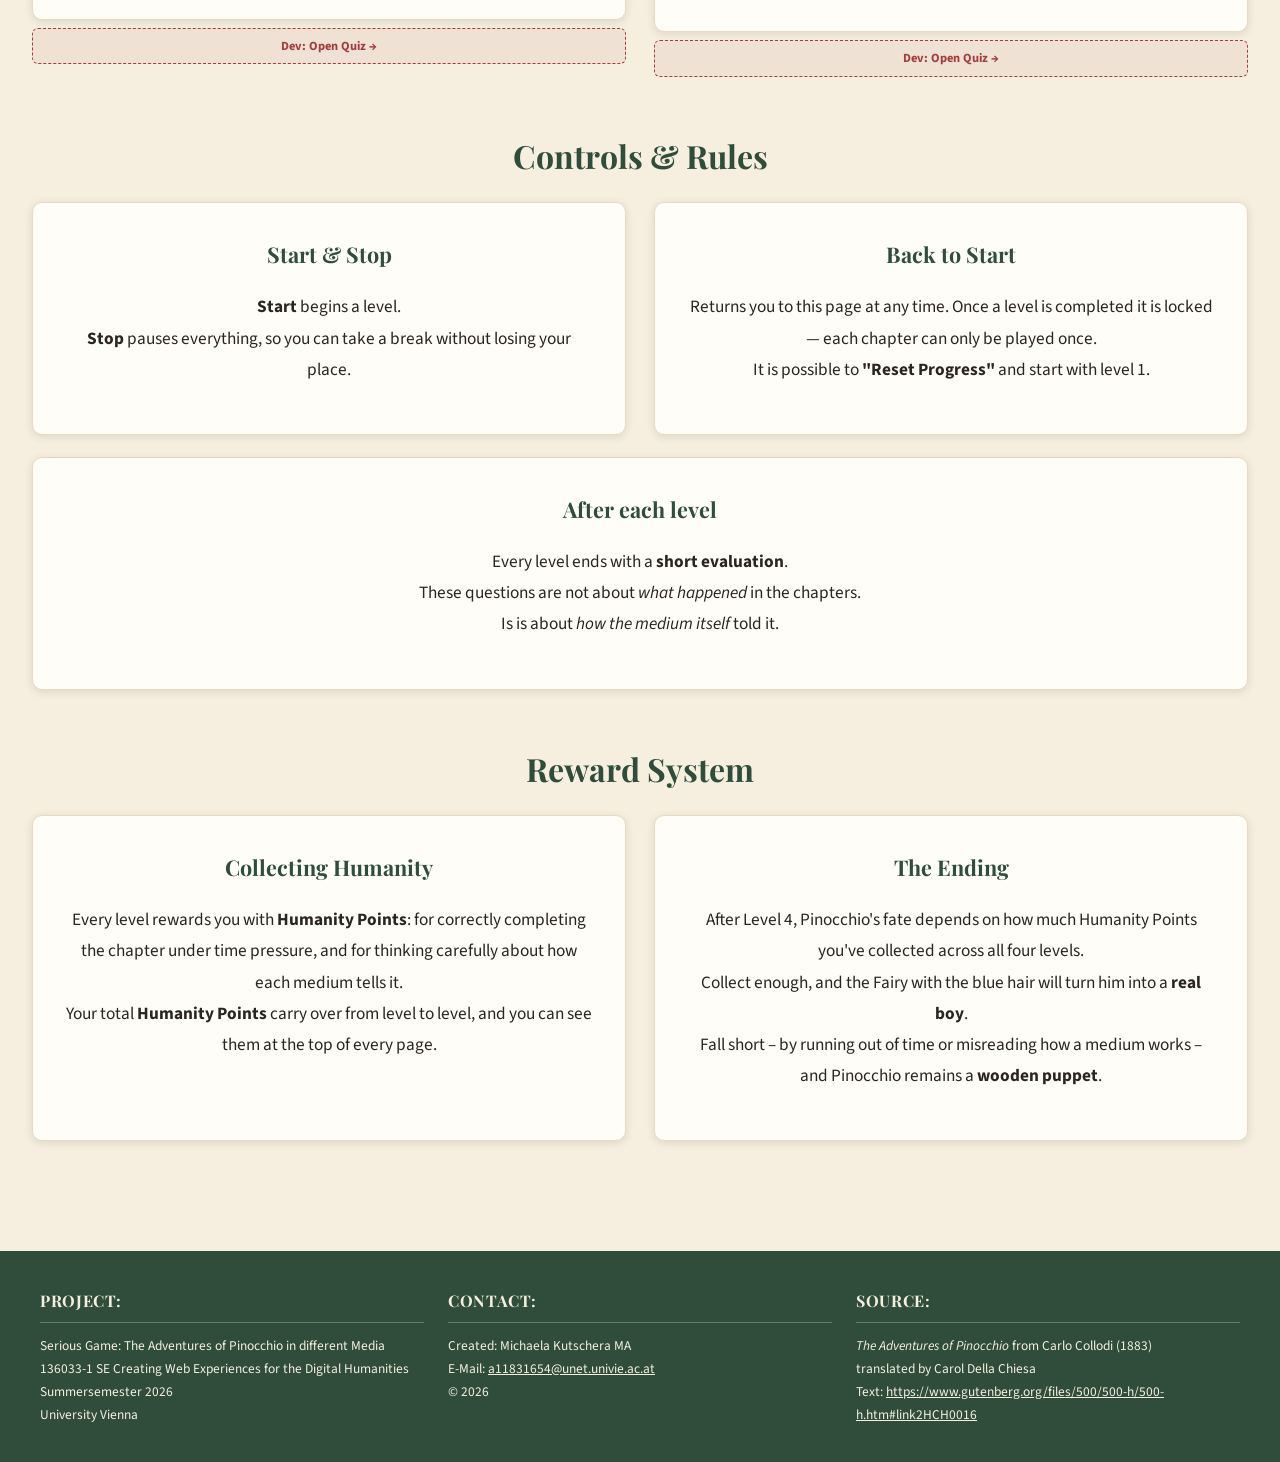
==== commit 8ac66069: "Bug fixes" ====
--- a/index.html
+++ b/index.html
@@ -107,7 +107,7 @@
           <a class="level-card" id="levelCard4" href="html/level_4.html">
             <span class="level-tag">Level 4</span>
             <h3>The Social Media</h3>
-            <p>Soical media posts appear one after another as the story unfolds.<br/>
+            <p>Social media posts appear one after another as the story unfolds.<br/>
             At key moments, add Community Notes, post the right reply, and report trolls.</p>
             <span class="level-status" id="levelStatus4">Locked</span>
           </a>
@@ -181,7 +181,7 @@
   <footer class="site-footer">
     <div class="footer-grid">
       <div class="footer-content">
-        <h3>Projcet:</h3>
+        <h3>Project:</h3>
         <p>Serious Game: The Adventures of Pinocchio in different Media<br/>
         136033-1 SE Creating Web Experiences for the Digital Humanities<br/>
         Summersemester 2026<br/>
@@ -278,8 +278,8 @@
       const levels = [
         { id: 1, completed: localStorage.getItem("pinocchio_level1Completed") === "true", href: "html/level_1.html", label: "Level 1: The Book" },
         { id: 2, completed: localStorage.getItem("pinocchio_level2Completed") === "true", href: "html/level_2.html", label: "Level 2: The Comic" },        
-        { id: 3, completed: localStorage.getItem("pinocchio_level3.Completed") == "true", href: "html/level_3.html", label: "Level 3: The Audiobook" },
-        { id: 4, completed: localStorage.getItem("pinocchio_level4Completed") == "true", href:"html/level_4.html", label: "Level 4: Soical Media"}
+        { id: 3, completed: localStorage.getItem("pinocchio_level3Completed") === "true", href: "html/level_3.html", label: "Level 3: The Audiobook" },
+        { id: 4, completed: localStorage.getItem("pinocchio_level4Completed") === "true", href:"html/level_4.html", label: "Level 4: Social Media"}
       ];
 
       const next = levels.find(l => !l.completed);
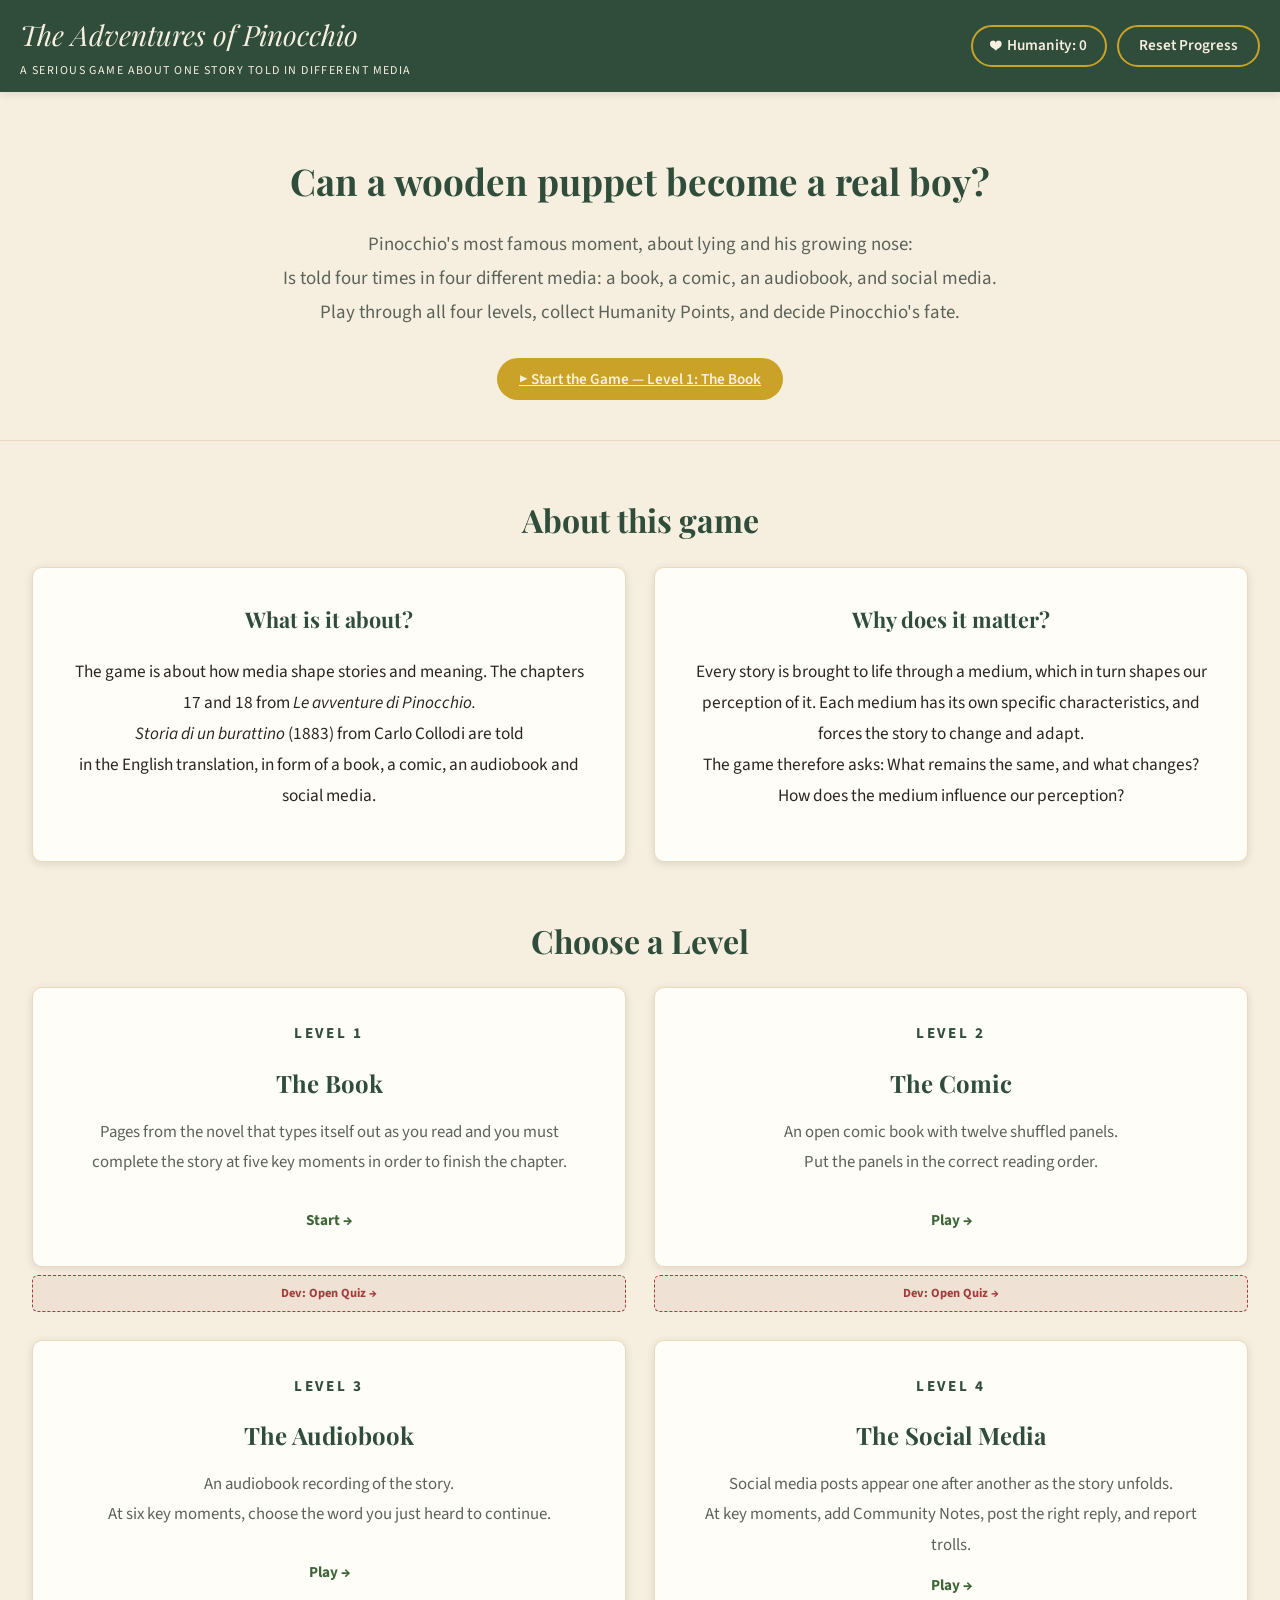
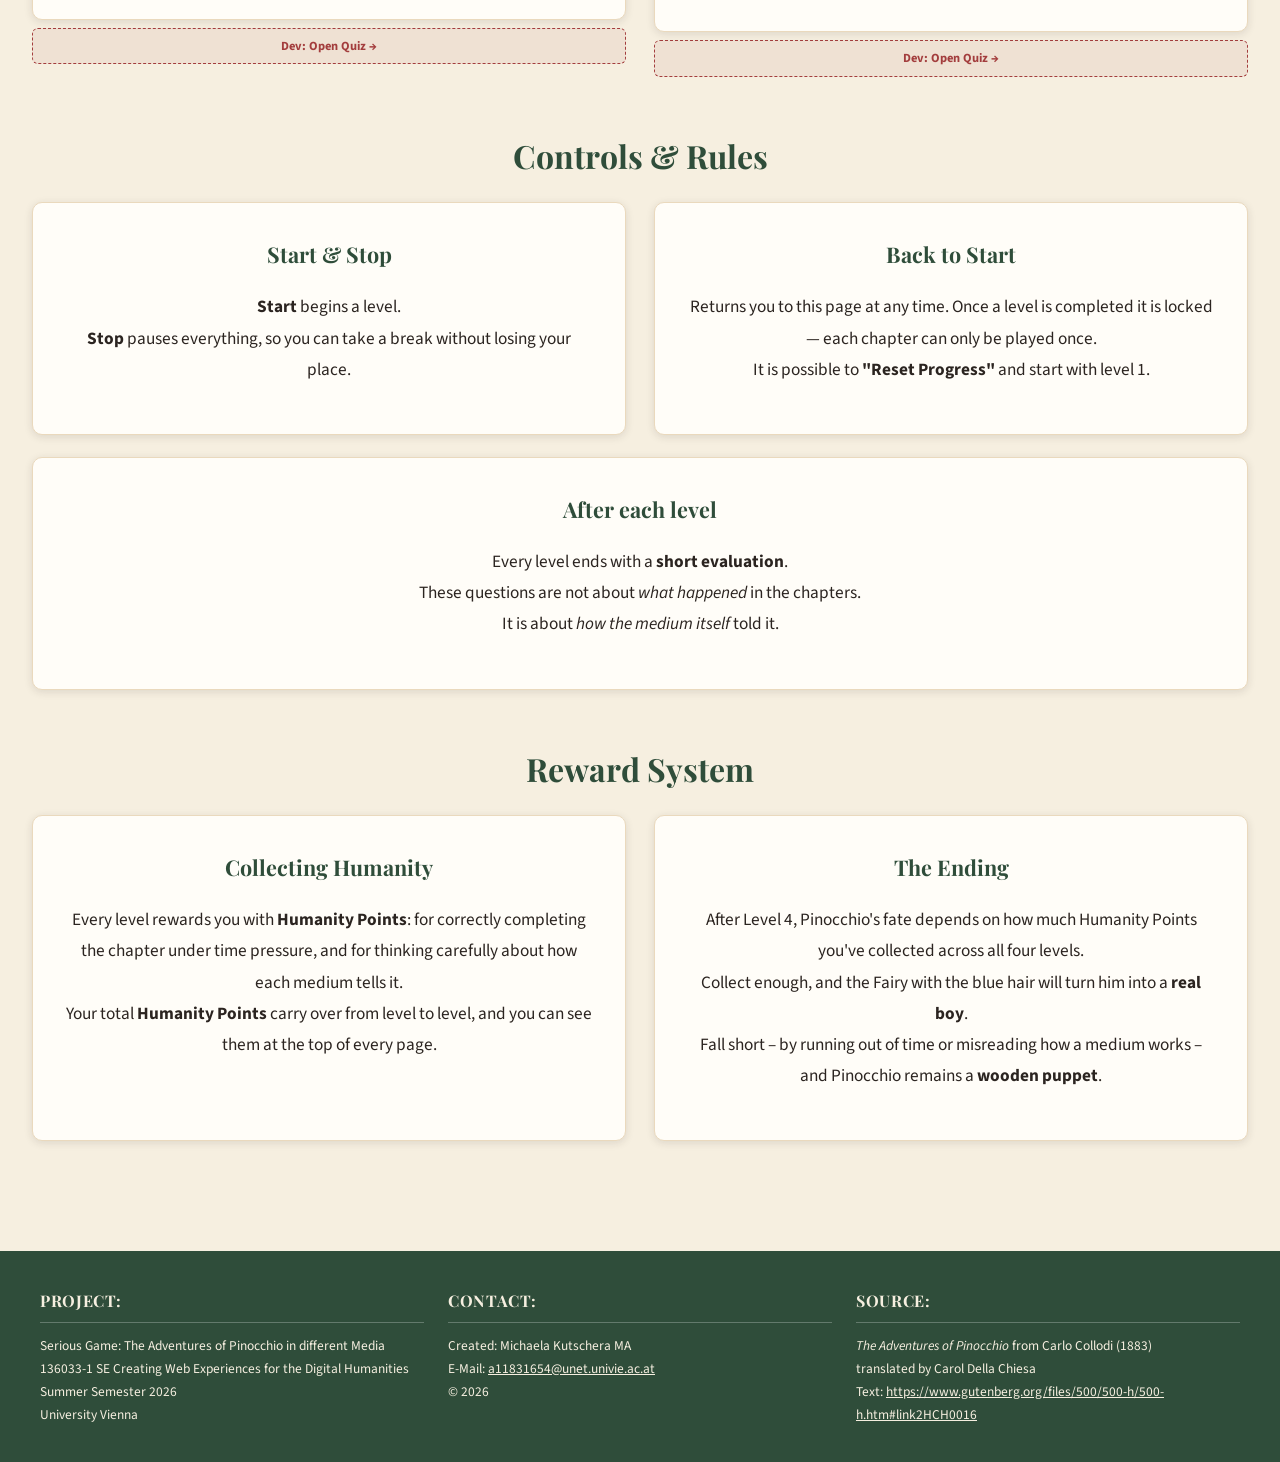
==== commit 0d63c4e6: "Corrected: Spelling mistakes and descriptions." ====
--- a/index.html
+++ b/index.html
@@ -84,7 +84,7 @@
           <a class="level-card" id="levelCard2" href="html/level_2.html">
             <span class="level-tag">Level 2</span>
             <h3>The Comic</h3>
-            <p>An open comic book with twelve shuffeled panels.<br/>
+            <p>An open comic book with twelve shuffled panels.<br/>
             Put the panels in the correct reading order.</p>
             <span class="level-status" id="levelStatus2">Locked</span>
           </a>
@@ -143,7 +143,7 @@
         <p>
           Every level ends with a <strong>short evaluation</strong>. <br/>
           These questions are not about <em>what happened</em> in the chapters.<br/>
-          Is is about <em>how the medium itself</em> told it.</p>
+          It is about <em>how the medium itself</em> told it.</p>
       </div>
     </section>
 
@@ -184,7 +184,7 @@
         <h3>Project:</h3>
         <p>Serious Game: The Adventures of Pinocchio in different Media<br/>
         136033-1 SE Creating Web Experiences for the Digital Humanities<br/>
-        Summersemester 2026<br/>
+        Summer Semester 2026<br/>
         University Vienna</p>
         </div>
         <div class="footer-content">
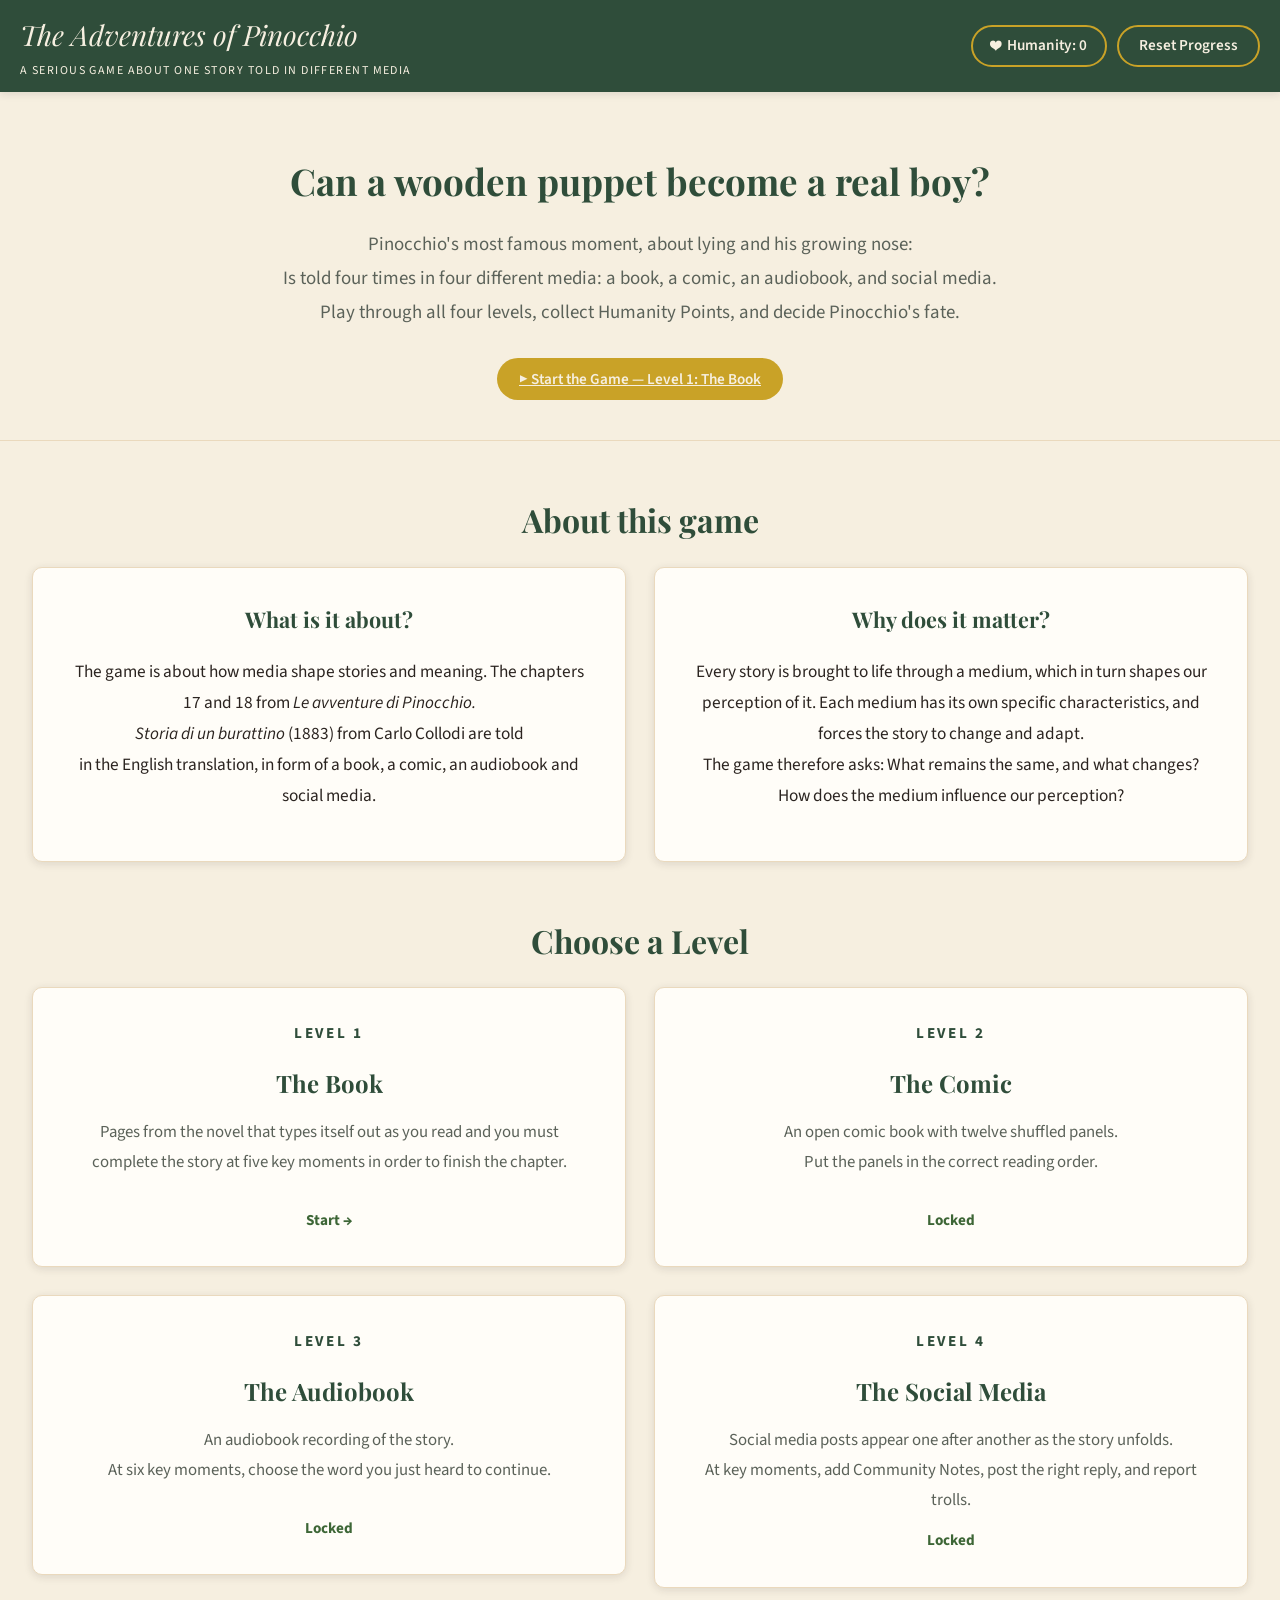
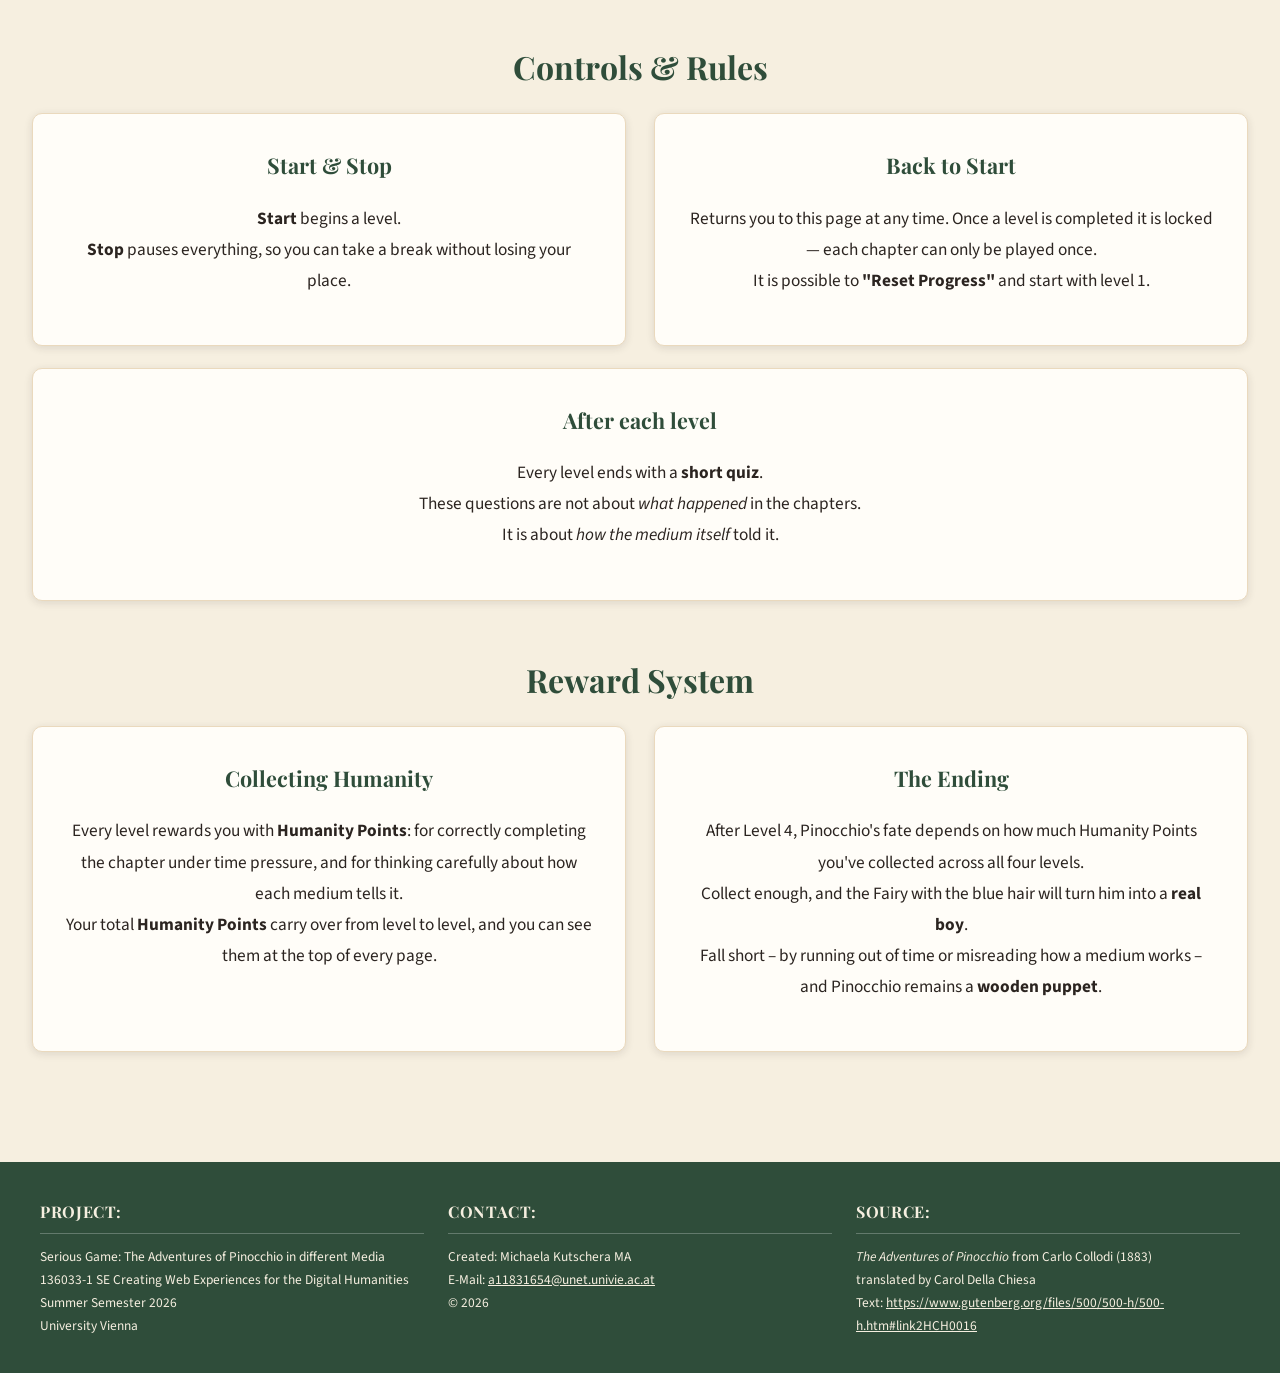
==== commit 12a5e2c5: "Change: Evaluation to Quiz" ====
--- a/index.html
+++ b/index.html
@@ -141,7 +141,7 @@
       <div class="card card-full" style="margin-top: 22px;">
         <h3>After each level</h3>
         <p>
-          Every level ends with a <strong>short evaluation</strong>. <br/>
+          Every level ends with a <strong>short quiz</strong>. <br/>
           These questions are not about <em>what happened</em> in the chapters.<br/>
           It is about <em>how the medium itself</em> told it.</p>
       </div>
--- a/css/style.css
+++ b/css/style.css
@@ -3,6 +3,7 @@
    Shared styles for the Pinocchio Serious Game
    (header, buttons, badges, layout, footer, index page sections)
    ========================================================= */
+/* Claude.ai provided assistance in the creation of the following code section.*/
 
 :root {
   /* -- Palette: forest green primary + gold accent. -- */
@@ -33,6 +34,10 @@
 
 * { box-sizing: border-box; }
 
+html {
+  overflow-y: scroll;
+}
+
 html, body {
   margin: 0;
   padding: 0;
@@ -43,6 +48,9 @@
 }
 
 img { max-width: 100%; display: block; }
+
+/* Generic visibility utility (eg. Dev Pause Button level 3) */
+.hidden { display: none !important; }
 
 a { color: var(--forest); }
 
@@ -189,11 +197,12 @@
   background: rgba(var(--overlay-green-rgb), .88);
   display: flex; align-items: center; justify-content: center;
   z-index: 200; padding: 24px; text-align: center;
+  overflow-y: auto; overscroll-behavior: contain;
 }
 .overlay.hidden { display: none; }
 .overlay-box { max-width: 460px; color: var(--paper); }
-.overlay-box h2 { color: var(--paper); font-size: 1.8rem; margin-bottom: 10px; }
-.overlay-box p  { color: #dde8d8; margin-bottom: 22px; font-size: .97rem; }
+.overlay-box h2 { color: var(--paper); font-size: 1.7rem; margin-bottom: 10px; }
+.overlay-box p  { color: #dde8d8; margin-bottom: 22px; font-size: 1.2rem; }
 
 /* =========================================================
    Page wrapper / generic sections
